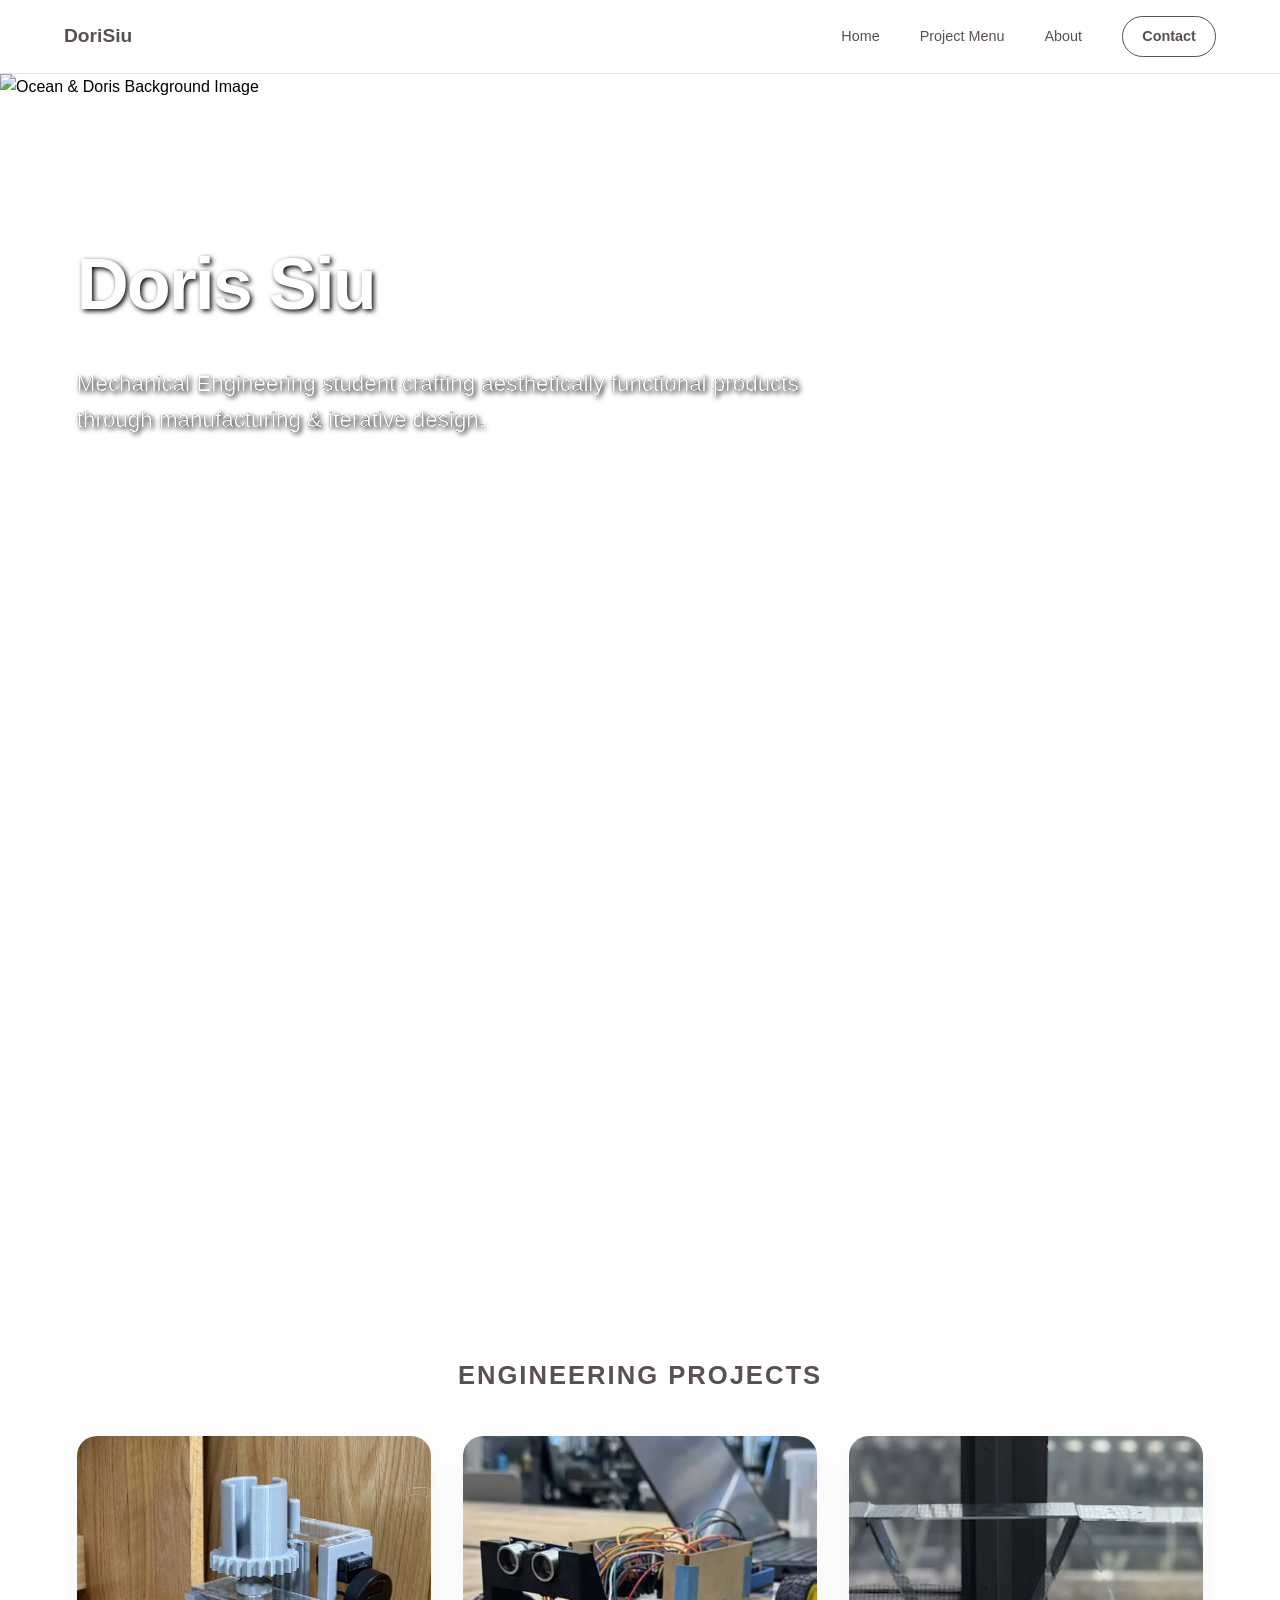
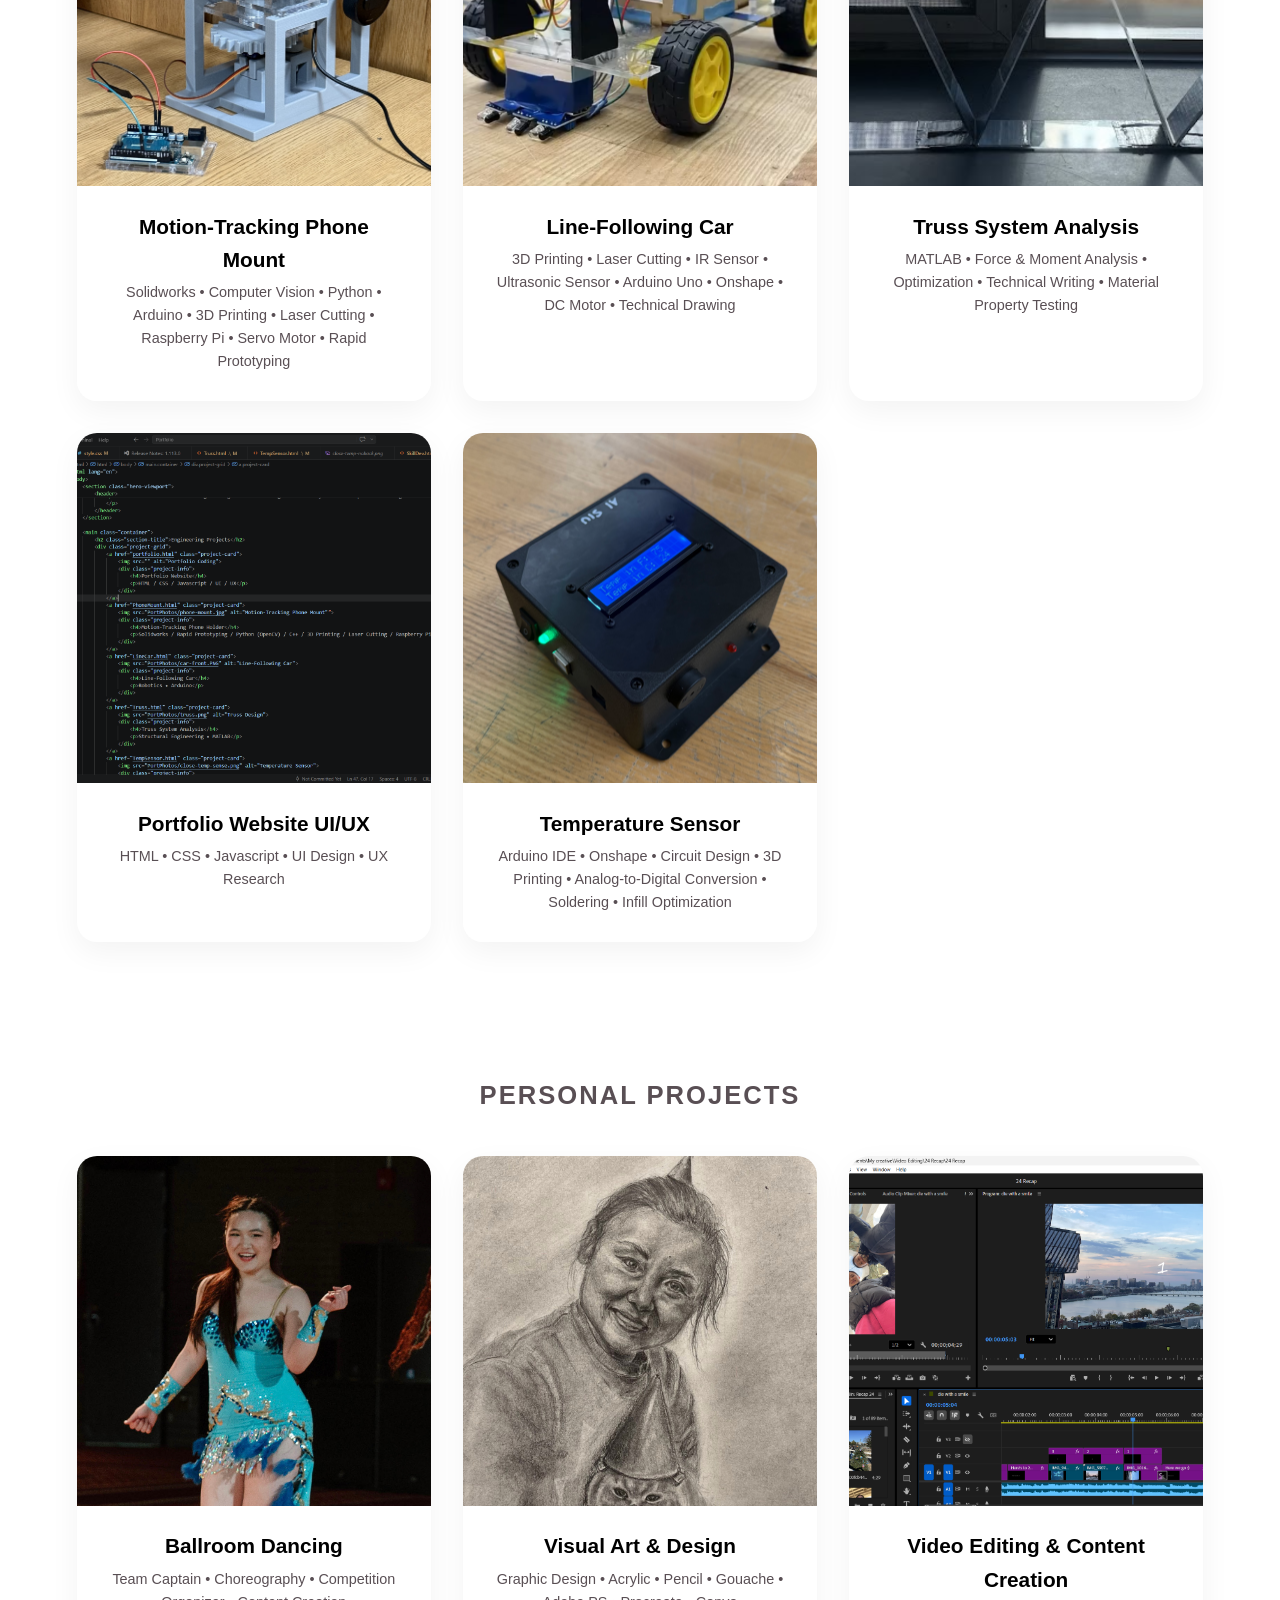
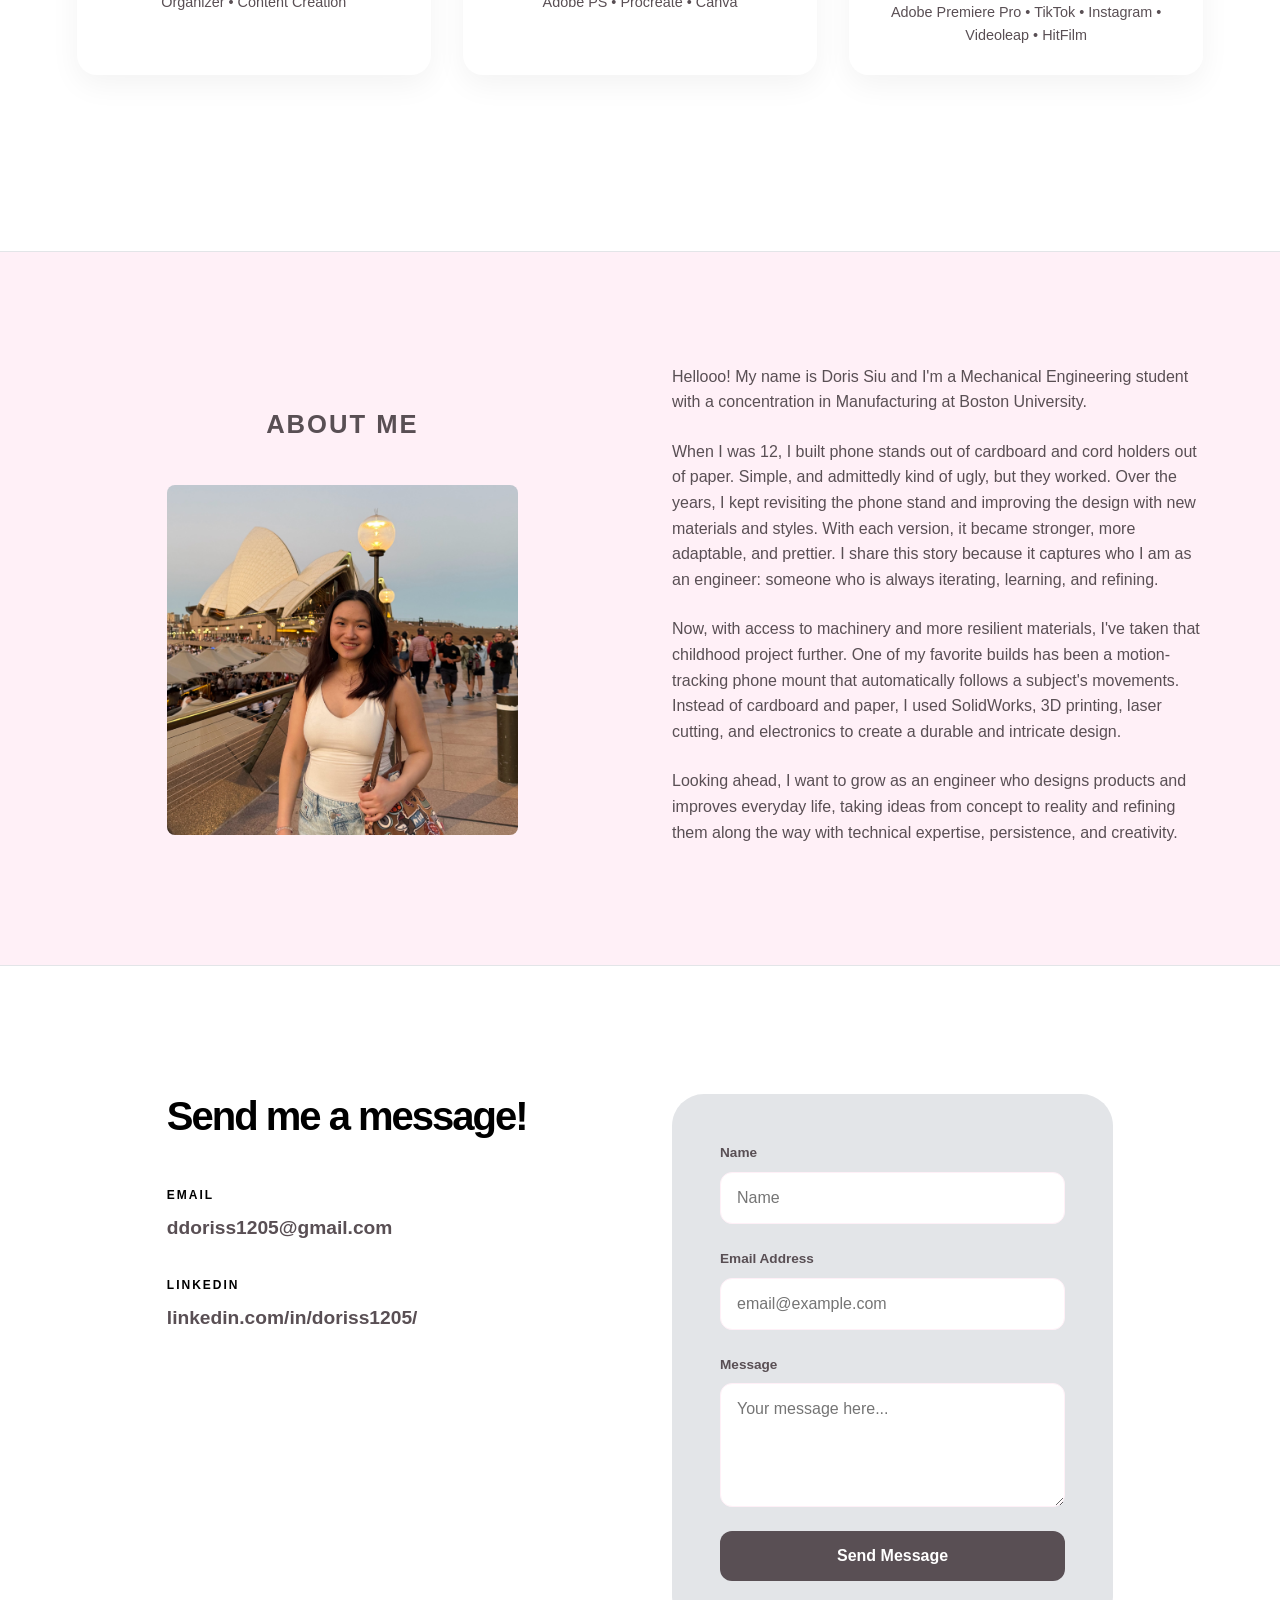
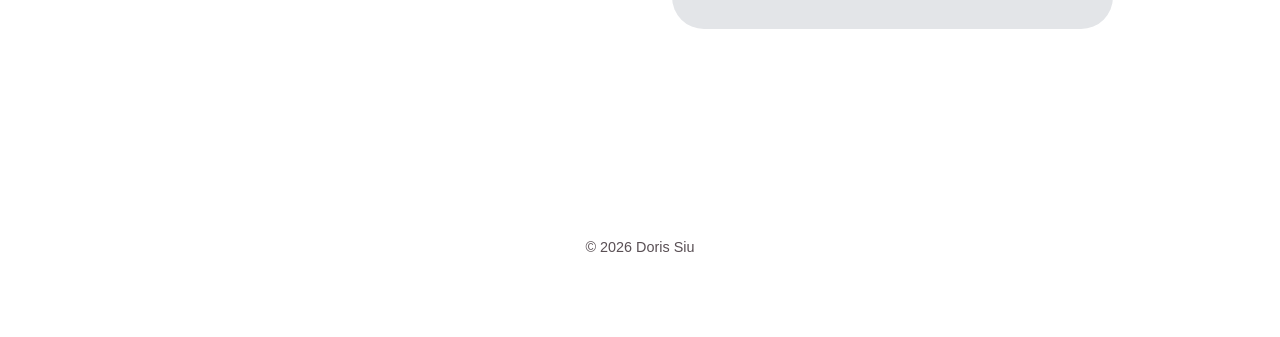
==== index.html @ b63a91db "first commit of v4" ====
<!DOCTYPE html>
<html lang="en">
<head>
    <meta charset="utf-8">
    <title>Doris Siu | Portfolio</title>
    <meta name="viewport" content="width=device-width,initial-scale=1">
    <link href="style.css" rel="stylesheet">
</head>

<body>
    <nav class="navbar">
        <a href="index.html" class="logo">DoriSiu</a>
        <input type="checkbox" id="nav-trigger" class="menu-toggle">
        <label for="nav-trigger" class="hamburger">
            <span></span>
            <span></span>
            <span></span>
        </label>
        <div class="nav-links">
            <a href="index.html">Home</a>
            <a href="index.html#project">Project Menu</a>
            <a href="index.html#about">About</a>
            <a href="index.html#contact" class="nav-contact">Contact</a>
        </div>
    </nav>

    <section class="hero-viewport">
        <img src="PortPhotos/oceanWOme.png" class="hero-bg" alt="Ocean & Doris Background Image">
        <header>
            <h1>Doris Siu</h1>
            <p class="hero-sub">Mechanical Engineering student crafting aesthetically functional products through manufacturing & iterative design.
            </p>
        </header>
    </section>

    <main class="container" id="project">
        <h2 class="section-title">Engineering Projects</h2>
        <div class="project-grid">
            <a href="PhoneMount.html" class="project-card">
                <img src="PortPhotos/phone-mount.jpg" alt="Motion-Tracking Phone Mount">
                <div class="project-info">
                    <h4>Motion-Tracking Phone Mount</h4>
                    <p>Solidworks • Computer Vision • Python • Arduino • 3D Printing • Laser Cutting • Raspberry Pi • Servo Motor • Rapid Prototyping</p>
                </div>
            </a>
            <a href="LineCar.html" class="project-card">
                <img src="PortPhotos/car-front.PNG" alt="Line-Following Car">
                <div class="project-info">
                    <h4>Line-Following Car</h4>
                    <p>3D Printing • Laser Cutting • IR Sensor • Ultrasonic Sensor • Arduino Uno • Onshape • DC Motor • Technical Drawing</p>
                </div>
            </a>
            <a href="Truss.html" class="project-card">
                <img src="PortPhotos/truss.png" alt="Truss Design">
                <div class="project-info">
                    <h4>Truss System Analysis</h4>
                    <p>MATLAB • Force & Moment Analysis • Optimization • Technical Writing • Material Property Testing</p>
                </div>
            </a>
            <a href="portfolio.html" class="project-card">
                <img src="PortPhotos/portfolio coding.png" alt="Portfolio Coding">
                <div class="project-info">
                    <h4>Portfolio Website UI/UX</h4>
                    <p>HTML • CSS • Javascript • UI Design • UX Research</p>
                </div>
            </a>
            <a href="TempSensor.html" class="project-card">
                <img src="PortPhotos/close-temp-sense.png" alt="Temperature Sensor">
                <div class="project-info">
                    <h4>Temperature Sensor</h4>
                    <p>Arduino IDE • Onshape • Circuit Design • 3D Printing • Analog-to-Digital Conversion • Soldering • Infill Optimization</p>
                </div>
            </a>
        </div>
            
    </main>

    <main class="container">
        <h2 class="section-title">Personal Projects</h2>
        <div class="project-grid">
            <a href="Personal Proj/ballroom.html" class="project-card">
                <img src="PortPhotos/Doris in blue dress.JPG" alt="Doris dancing" style="object-position: 50% 25%;">
                <div class="project-info">
                    <h4>Ballroom Dancing</h4>
                    <p>Team Captain • Choreography • Competition Organizer • Content Creation</p>
                </div>
            </a>
            <a href="Personal Proj/draw.html" class="project-card">
                <img src="PortPhotos/mom drawing.jpg" alt="Doris's drawing" style="object-position: 50% 15%;">
                <div class="project-info">
                    <h4>Visual Art & Design</h4>
                    <p>Graphic Design • Acrylic • Pencil • Gouache • Adobe PS • Procreate • Canva</p>
                </div>
            </a>
            <a href="Personal Proj/content.html" class="project-card">
                <img src="PortPhotos/AdobePremiere.png" alt="Doris's video">
                <div class="project-info">
                    <h4>Video Editing & Content Creation</h4>
                    <p>Adobe Premiere Pro • TikTok • Instagram • Videoleap • HitFilm</p>
                </div>
            </a>

        </div>
    </main>


    <section class="about-section about-content" id="about">
        <div>
            <h2 class="section-title">About Me</h2>
            <img src="PortPhotos/DorisOperaHouse.jpg" alt="Image of Doris">
        </div>
        <div class="about-content">
            <p>Hellooo! My name is Doris Siu and I'm a Mechanical Engineering student with a concentration in Manufacturing at Boston University. </p>
            <p>When I was 12, I built phone stands out of cardboard and cord holders out of paper. Simple, and admittedly kind of ugly, but they worked. Over the years, I kept revisiting the phone stand and improving the design with new materials and styles. With each version, it became stronger, more adaptable, and prettier. I share this story because it captures who I am as an engineer: someone who is always iterating, learning, and refining.</p>
            <p>Now, with access to machinery and more resilient materials, I've taken that childhood project further. One of my favorite builds has been a motion-tracking phone mount that automatically follows a subject's movements. Instead of cardboard and paper, I used SolidWorks, 3D printing, laser cutting, and electronics to create a durable and intricate design.</p>
            <p>Looking ahead, I want to grow as an engineer who designs products and improves everyday life, taking ideas from concept to reality and refining them along the way with technical expertise, persistence, and creativity.</p>
        </div>
    </section>

    <section class="contact-section" id="contact">
        <div class="contact-header">
            <h1>Send me a message!</h1>

            <div class="contact-methods">
                <div class="method-item">
                    <h4>Email</h4>
                    <a href="mailto:ddoriss1205@gmail.com">ddoriss1205@gmail.com</a>
                </div>
                <div class="method-item">
                    <h4>Linkedin</h4>
                    <a href="https://linkedin.com/in/doriss1205" target="_blank">linkedin.com/in/doriss1205/</a>
                </div>
            </div>
        </div>

        <div class="contact-form-container">
            <form id="contact-form" action="https://formspree.io/f/xlgplojr" method="POST">
                <div class="form-group">
                    <label for="name">Name</label>
                    <input type="text" id="name" name="name" placeholder="Name" required>
                </div>
                
                <div class="form-group">
                    <label for="email">Email Address</label>
                    <input type="email" id="email" name="email" placeholder="email@example.com" required>
                </div>

                <div class="form-group">
                    <label for="message">Message</label>
                    <textarea id="message" name="message" rows="5" placeholder="Your message here..." required></textarea>
                </div>

                <button type="submit" id="submit-btn">Send Message</button>
                <p id="status-msg"></p>
            </form>
        </div>
    </section>

    <footer class="footer-main">
        <p>&copy; 2026 Doris Siu</p>
    </footer>

    <script>
        const form = document.getElementById("contact-form");
        const button = document.getElementById("submit-btn");
        const status = document.getElementById("status-msg");

        form.addEventListener("submit", async function(event) {
            event.preventDefault();
            button.disabled = true;
            button.innerText = "Sending...";
            
            const data = new FormData(event.target);
            
            fetch(event.target.action, {
                method: form.method,
                body: data,
                headers: { 'Accept': 'application/json' }
            }).then(response => {
                if (response.ok) {
                    status.innerHTML = "Thanks! Your message has been sent.";
                    status.className = "success";
                    button.innerText = "Message Sent";
                    form.reset();
                } else {
                    status.innerHTML = "Oops! There was a problem.";
                    status.className = "error";
                    button.disabled = false;
                    button.innerText = "Send Message";
                }
            }).catch(error => {
                status.innerHTML = "Oops! There was a problem.";
                status.className = "error";
                button.disabled = false;
                button.innerText = "Send Message";
            });
        });
    </script>

</body>
</html>
---- style.css ----
:root {
    --bg: white;
    --bigtext: black;
    --smalltext: #594F54;
    --line: #F0C7DC;
    --gray: #E3E5E8;
    --box: #FFF0F7;
    --shadow: 2px 2px 5px black;
    --secshadow: 8px 12px 30px var(--gray);
    --transition: all 0.3s cubic-bezier(0.25, 0.8, 0.25, 1);
}

* {
    box-sizing: border-box;
    -webkit-font-smoothing: antialiased;
}

body {
    font-family: 'Inter', -apple-system, sans-serif;
    background-color: var(--bg);
    color: var(--bigtext);
    margin: 0;
    line-height: 1.6;
}

h6 {
    text-align: center;
    font-size: 5.5rem;
    text-transform: uppercase;
    margin: 6rem 6% 6rem;
    color: black; 
    font-weight: 515;
}

/* --- Navigation & Hamburger Logic --- */
.navbar {
    display: flex;
    justify-content: space-between;
    align-items: center;
    padding: 1rem 5%;
    position: sticky;
    top: 0;
    background: var(--bg);
    backdrop-filter: blur(10px);
    border-bottom: 1px solid var(--gray);
    z-index: 2000;
}

.logo { font-weight: 600; text-decoration: none; color: var(--smalltext); font-size: 1.2rem; }

.nav-links { 
    display: flex; 
    align-items: center; 
    gap: 2.5rem; 
}

.nav-links a { 
    text-decoration: none; 
    color: var(--smalltext); 
    font-size: 0.9rem; 
    transition: var(--transition); 
    white-space: nowrap;
}

.nav-links a:hover { color: var(--bigtext); }

.nav-contact {
    border: 1px solid var(--smalltext);
    padding: 0.5rem 1.2rem;
    border-radius: 50px;
    font-weight: 600 !important;
}

    /* Hamburger Elements */
    .menu-toggle { display: none; }
    .hamburger {
        display: none;
        cursor: pointer;
        flex-direction: column;
        gap: 5px;
    }
    .hamburger span {
        display: block;
        width: 25px;
        height: 2px;
        background: var(--smalltext);
        transition: 0.3s;
    }

/* --- Hero Section --- */
.hero-viewport {
    position: relative;
    width: 100%;
    min-height: 140vh; 
    display: flex;
    flex-direction: column;
    justify-content: flex-start;
    align-items: flex-start; /* Centers your text vertically */
    overflow: hidden;
    background: var(--bg); 
}

.hero-bg {
    position: absolute;
    top: 0;
    left: 0;
    width: 100%;
    height: 100%;
    object-fit: cover;
    object-position: 50% 100%;
    z-index: 1;     
}

header {
    z-index: 2; 
    padding: 0 6%; 
    margin-top: 17vh;
}

h1 { 
    font-size: 4.5rem; 
    font-weight: 600; 
    margin: 0; 
    letter-spacing: -2px; 
    color: white; 
    text-shadow: var(--shadow);
}

.hero-sub { 
    font-size: 1.4rem; 
    color: white; 
    font-weight: 300; 
    margin-top: 1.5rem; 
    max-width: 800px; 
    text-shadow: var(--shadow);
    -webkit-text-stroke: .15px black;
}

/* --- Project Grid --- */
.container { padding: 0 6% 7rem; }
.section-title { font-size: 1.6rem; text-transform: uppercase; letter-spacing: 2px; color: var(--smalltext); margin-bottom: 2.5rem; font-weight: 700; text-align: center; width: 100%;}
.project-grid { display: grid; grid-template-columns: repeat(auto-fill, minmax(350px, 1fr)); gap: 2rem; }
.project-card { border-radius: 20px; overflow: hidden; background: var(--bg); transition: var(--transition); text-decoration: none; display: block; box-shadow: 0 10px 30px rgba(0, 0, 0, 0.05);}
.project-card:hover { transform: translateY(-8px); box-shadow: var(--secshadow); }
.project-card img { width: 100%; height: 350px; object-fit: cover; }
.project-info { padding: 1rem 1.8rem 1.1rem ; background: var(--bg); }
.project-info h4 { margin: 0; font-size: 1.3rem; color: var(--bigtext); text-align: center; width: 100%;}
.project-info p { margin: 5px 0 10px; font-size: .9rem; color: var(--smalltext); text-align: center; width: 100%;}
.more-projects {display: flex; flex-direction: column; align-items: center; justify-content: center; min-height: 350px; text-align: center;}
.project-info h5 { margin: 0; font-size: 1.5rem; color: var(--bigtext); text-align: center; width: 100%;}
.more-projects .small-line {width: 30px; height: 2px; background: var(--line); margin: 15px auto;}

/* --- About Section --- */
.about-section {
    background: var(--box);
    padding: 6rem 6%;
    display: grid;
    grid-template-columns: 1fr 1fr;
    gap: 4rem;
    align-items: center;
    border-top: 1px solid var(--gray);
    border-bottom: 1px solid var(--gray);
    margin-top: 4rem;
}

.about-section div:first-child {
    display: flex;
    flex-direction: column;
    align-items: center;    
    justify-content: center; 
    text-align: center;
}
.about-content p { font-size: 1rem; color: var(--smalltext); margin-bottom: 1.5rem; }

.about-content img {
    max-width: 100%;
    max-height: 350px;
    height: auto;
    border-radius: 8px;
    display: block;
    margin: 0 auto;
}

@media (max-width: 800px) {
    .about-section {
        grid-template-columns: 1fr; 
        text-align: center;
    }
}
/* --- Footer --- */
.footer-main { text-align: center; padding: 4rem 5%; color: var(--smalltext); font-size: 0.9rem; }

/* --- Mobile Responsiveness --- */
@media (max-width: 800px) {
    .hamburger { display: flex; }

    .nav-links {
        display: none;
        position: absolute;
        top: 100%;
        left: 0;
        width: 100%;
        background: var(--bg);
        backdrop-filter: blur(10px);
        flex-direction: column;
        padding: 2rem;
        gap: 1.5rem;
        border-bottom: 1px solid var(--border);
        box-shadow: 0 10px 20px rgba(0,0,0,0.05);
    }

    .menu-toggle:checked ~ .nav-links { display: flex; }
    
    /* Hamburger to X Animation */
    .menu-toggle:checked ~ .hamburger span:nth-child(1) { transform: translateY(7px) rotate(45deg); }
    .menu-toggle:checked ~ .hamburger span:nth-child(2) { opacity: 0; }
    .menu-toggle:checked ~ .hamburger span:nth-child(3) { transform: translateY(-7px) rotate(-45deg); }

    /* Hero/About adjustments */
    .hero-viewport {min-height: 100vh;}
    h1 { font-size: 3.5rem; }
    .hero-sub {font-size: 1.2rem; max-width: 500px;}
    .about-section { grid-template-columns: 1fr; gap: 2rem; }
    .project-grid { grid-template-columns: 1fr; }

    h6 {font-size: 4rem;}
}

/* --- Project Page Layout --- */
.hero-split {
    display: grid;
    grid-template-columns: 1.2fr 0.8fr; 
    gap: 4rem;
    align-items: center;
    padding: 4rem 0;
}

.hero-content h1 {
    font-size: 3.5rem;
    margin: 0.5rem 0 1.5rem;
    line-height: 1.1;
    color: var(--bigtext);
    text-shadow: none;
}

.hero-img {
    display: flex;
    justify-content: center;
    align-items: center;
}

.hero-img img {
    width: 100%;
    max-width: 100%;
    max-height: 500px;
    object-fit: contain;
    display: block;
    margin: 0 auto;
}

.personal .hero-img img{
    object-fit: cover;
    border-radius: 10px;
}


    /* Tags & Specs for Skills */
    .tag-cloud {
        display: flex;
        flex-wrap: wrap;
        gap: 0.6rem;
        margin: 1.5rem 0 2.5rem;
    }

    .tag {
        background: var(--gray);
        color: var(--bigtext);
        padding: 0.4rem 1rem;
        border-radius: 100px;
        font-size: 0.85rem;
    }

    .personal .tag {
        background: var(--line);
    }

    .tag2 {
        background: var(--gray);
        color: var(--bigtext);
        padding: 0.4rem 1rem;
        border-radius: 100px;
        font-size: 0.85rem;
    }

    .spec-grid {
        display: grid;
        grid-template-columns: repeat(3, 1fr);
        gap: 2rem;
        border-top: 1px solid var(--line);
        padding-top: 2rem;
        margin-top: 2rem;
        font-weight: 500;
    }

    .spec-item label {
        display: block;
        font-size: 0.7rem;
        text-transform: uppercase;
        color: var(--smalltext);
        letter-spacing: 1px;
        font-weight: 700;
        margin-bottom: 0.3rem;
    }

    .spec-item span {
        font-weight: 500;
        font-size: 0.95rem;
    }

    /* Details Section */
    .details {
        max-width: 750px;
        margin: 1rem auto; 
        text-align: center; 
    }

    .details h3 {
        font-size: 1.5rem;
        margin: 3rem auto 1rem;
        color: var(--bigtext);
    }

    .details h4 {
        font-size: 1.1rem;
        text-transform: uppercase;
        text-align: left;
        color: var(--smalltext);
        margin: 1.7rem 0 0;
    }
    
    .details h5 {
        font-size: 3.5rem;
        margin: 6rem 0 2rem;
        font-weight: 530;
        line-height: 1.1;
        color: var(--bigtext);
        text-shadow: none;
        text-align: center;

    }

    .personal .details h4{
        text-align: center;
        margin: 0 0 6rem;
    }

    .details p {
        margin-top: 1rem;
        color: var(--bigtext);
        text-align: left;
    }

    .detail-list {
        list-style: none;
        padding: 0;
        margin: 1rem auto 2rem;
        text-align: left;
        max-width: 660px;
    }

    .detail-list li {
        position: relative;
        padding-left: 1.5rem;
        margin-bottom: 0.8rem;
        color: var(--bigtext);
        font-size: 1rem;
        line-height: 1.5;
    }

    .detail-list li::before {
        content: "";
        position: absolute;
        left: 0;
        top: 0.5rem; 
        width: 6px;
        height: 6px;
        background: var(--line);
    }

    /* Spec Table */
    .table-container {
        margin: 1.3rem auto 2.5rem;
        width: 100%;
    }

    .spec-table {
        width: 100%;
        margin: 0 auto; 
        border-collapse: collapse;
        background: var(--bg);
        border: 1px solid var(--line);
        border-radius: 5px;
        overflow: hidden;
    }

    .spec-table th {
        background: var(--gray);
        color: var(--smalltext);
        padding: 0.7rem;
        text-align: left;
        font-size: 0.9rem;
        text-transform: uppercase;
        border-bottom: 2px solid var(--line);
    }

    .spec-table td {
        padding: 0.7rem;
        text-align: left;
        color: var(--bigtext);
        border-bottom: 1px solid var(--line);
        font-size: 0.9rem;
    }

    .trouble-table {
        width: 100%;
        margin: 0 auto; 
        border-collapse: collapse;
        background: var(--box);
        border: 1px solid var(--gray);
        border-radius: 5px;
        overflow: hidden;
    }

    .trouble-table th {
        background: var(--smalltext);
        color: var(--bg);
        padding: 0.7rem;
        text-align: center;
        font-size: 0.9rem;
        border-bottom: 2px solid var(--gray);
    }

    .trouble-table td {
        padding: 0.7rem;
        text-align: left;
        color: var(--bigtext);
        border-bottom: 1px solid var(--gray);
        font-size: 0.9rem;
    }

    /* Video & Media*/
    .media-wrap {
        max-width: 700px;
        margin: 2rem auto 0;
        text-align: center;
    }

    .media-wrap video, .media-wrap img {
        display: inline-block;
        width: auto;
        height: auto;
        max-width: 100%;
        max-height: 500px;
        border-radius: 6px;
        object-fit: contain;
    }
    
    .media-wrap p {
        color: var(--smalltext);
        font-size: .9rem;
        text-align: center;
        margin: .5rem auto 2rem;
        white-space: normal;
    }

    .personal .media-wrap p{
        margin: .5rem auto .5rem;
    }

    .media-wrap iframe {
        width: 100%;
        aspect-ratio: 16/9;
        border-radius: 10px;
        border: none;
        display: block;
        margin-bottom: 1rem;
    }


/* Project Navigation Footer */
    .nav-footer {
        display: flex;
        justify-content: space-between;
        padding: 4rem 5%;
        border-top: 1px solid var(--line);
        margin-top: 4rem;
    }

    .nav-footer a {
        text-decoration: none;
        color: var(--smalltext);
        font-weight: 600;
        transition: var(--transition);
    }

    .nav-footer a:hover {
        opacity: 0.7;
    }

    /* Mobile Adjustments for Projects */
    @media (max-width: 850px) {
        .hero-split {
            grid-template-columns: 1fr;
            gap: 2rem;
            padding: 2rem 0;
        }
        
        .hero-content h1 {
            font-size: 2.5rem;
        }

        .spec-grid {
            grid-template-columns: 1fr 1fr; /* Stack specs 2-wide on mobile */
        }

        .media-wrap {
            border-radius: 12px;
        }
    }

/* --- Contact Section --- */
.contact-section {
    max-width: 1100px;
    margin: 0 auto;
    padding: 8rem 6%;
    display: grid;
    grid-template-columns: 1fr 1fr;
    gap: 4rem;
}

.contact-header h1 { font-size: 2.5rem; margin: 0 0 1.5rem; line-height: 1.1; color: var(--bigtext); text-shadow: none; margin-bottom: 3rem;}
.contact-header p { font-size: 1.2rem; color: var(--smalltext); max-width: 400px; margin-bottom: 3rem; }

.method-item { margin-bottom: 2rem; }
.method-item h4 { font-size: 0.75rem; text-transform: uppercase; letter-spacing: 2px; color: var(--bigtext); margin-bottom: 0.5rem; }
.method-item a { font-size: 1.2rem; color: var(--smalltext); text-decoration: none; font-weight: 600; transition: var(--transition); }
.method-item a:hover { color: var(--smalltext); }

/* --- Contact Form Style --- */
#contact-form {
    background: var(--gray);
    padding: 3rem;
    border-radius: 32px;
    display: flex;
    flex-direction: column;
    gap: 1.5rem;
}

.form-group { display: flex; flex-direction: column; gap: 0.5rem; }
.form-group label { font-size: 0.85rem; font-weight: 600; color: var(--smalltext); }

input, textarea {
    padding: 1rem;
    border: 1px solid var(--box);
    border-radius: 12px;
    font-family: inherit;
    font-size: 1rem;
    background: var(--bg);
    transition: var(--transition);
}

input:focus, textarea:focus { outline: none; border-color: var(--gray); }

#submit-btn {
    background: var(--smalltext);
    color: white;
    border: none;
    padding: 1rem 2rem;
    border-radius: 12px;
    font-weight: 600;
    font-size: 1rem;
    cursor: pointer;
    transition: var(--transition);
}

#submit-btn:hover { background: var(--accent); transform: translateY(-2px); }
#submit-btn:disabled { background: var(--secondary); cursor: not-allowed; transform: none; }

#status-msg { font-size: 0.9rem; font-weight: 600; text-align: center; display: none; margin-top: 1rem;}
#status-msg.success { color: #2e7d32; display: block; }
#status-msg.error { color: #d32f2f; display: block; }

@media (max-width: 850px) { 
    .contact-section { grid-template-columns: 1fr; padding: 4rem 6%; } 
}
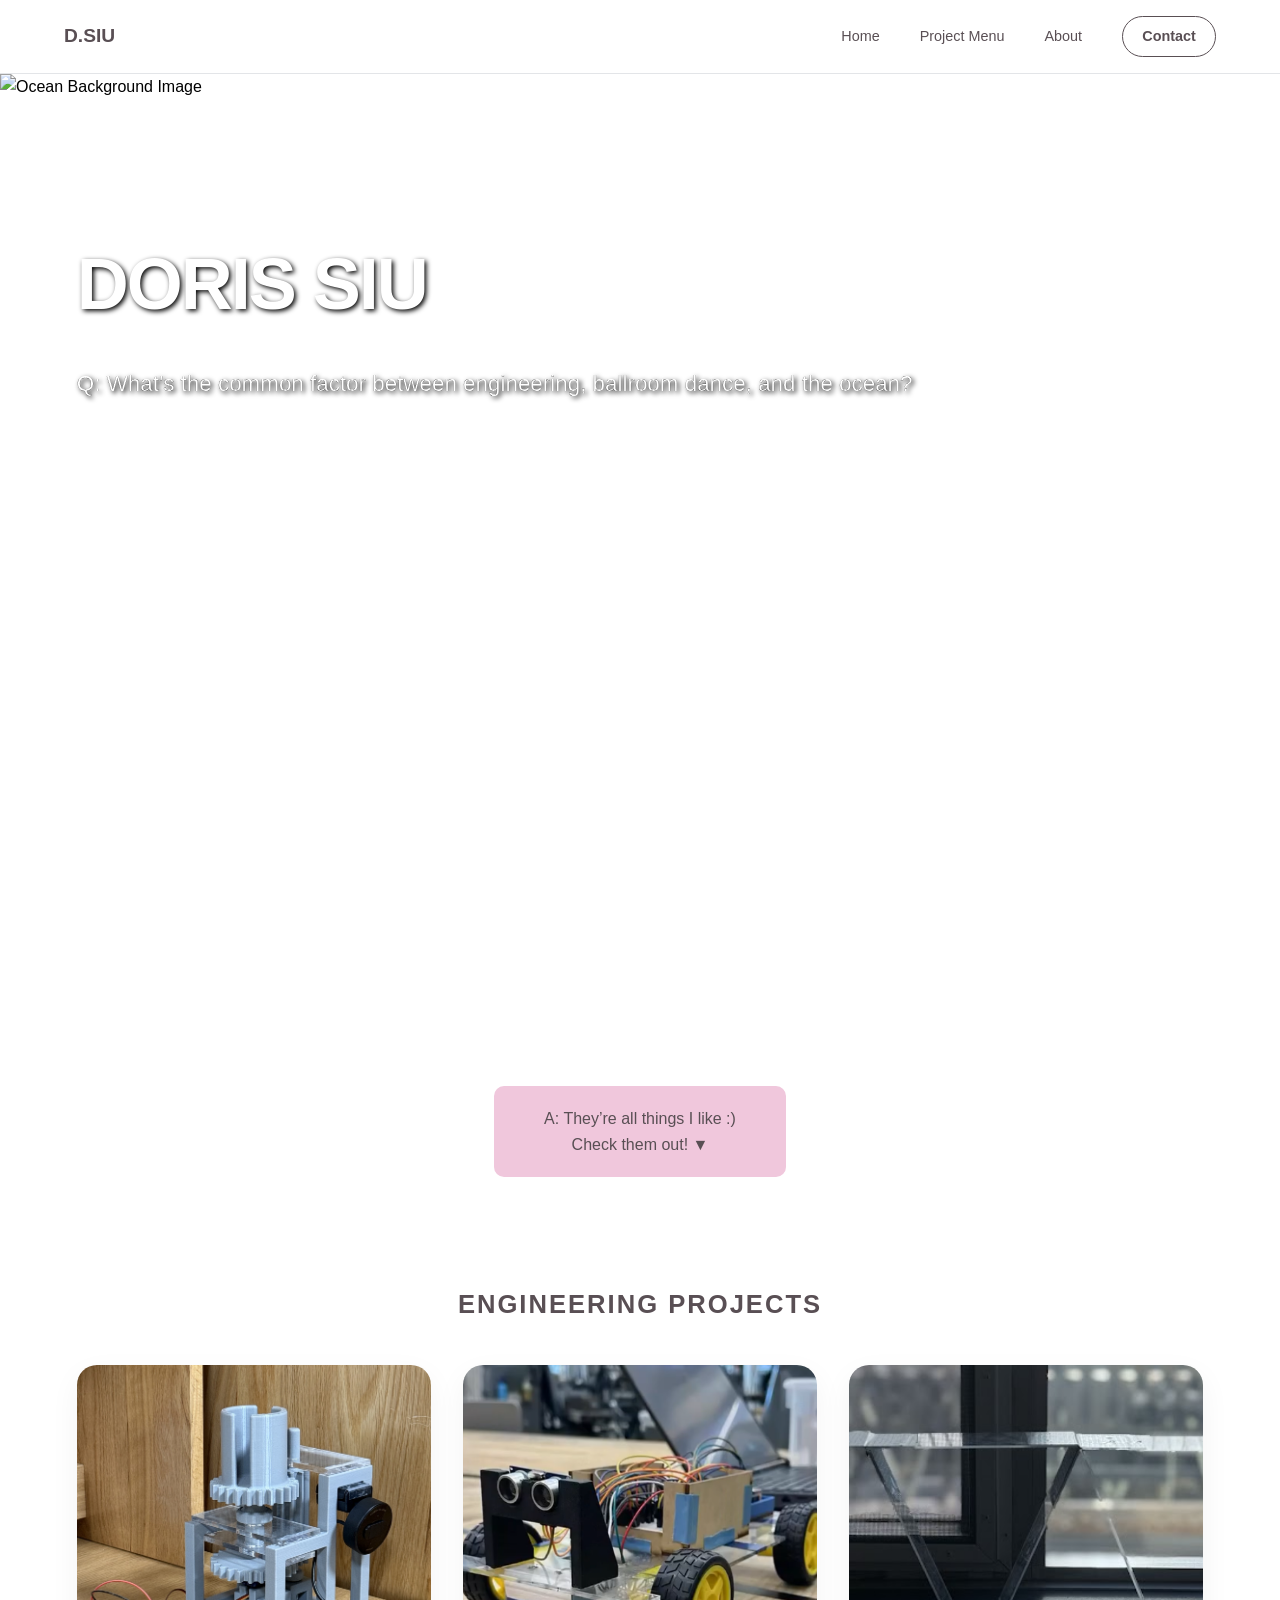
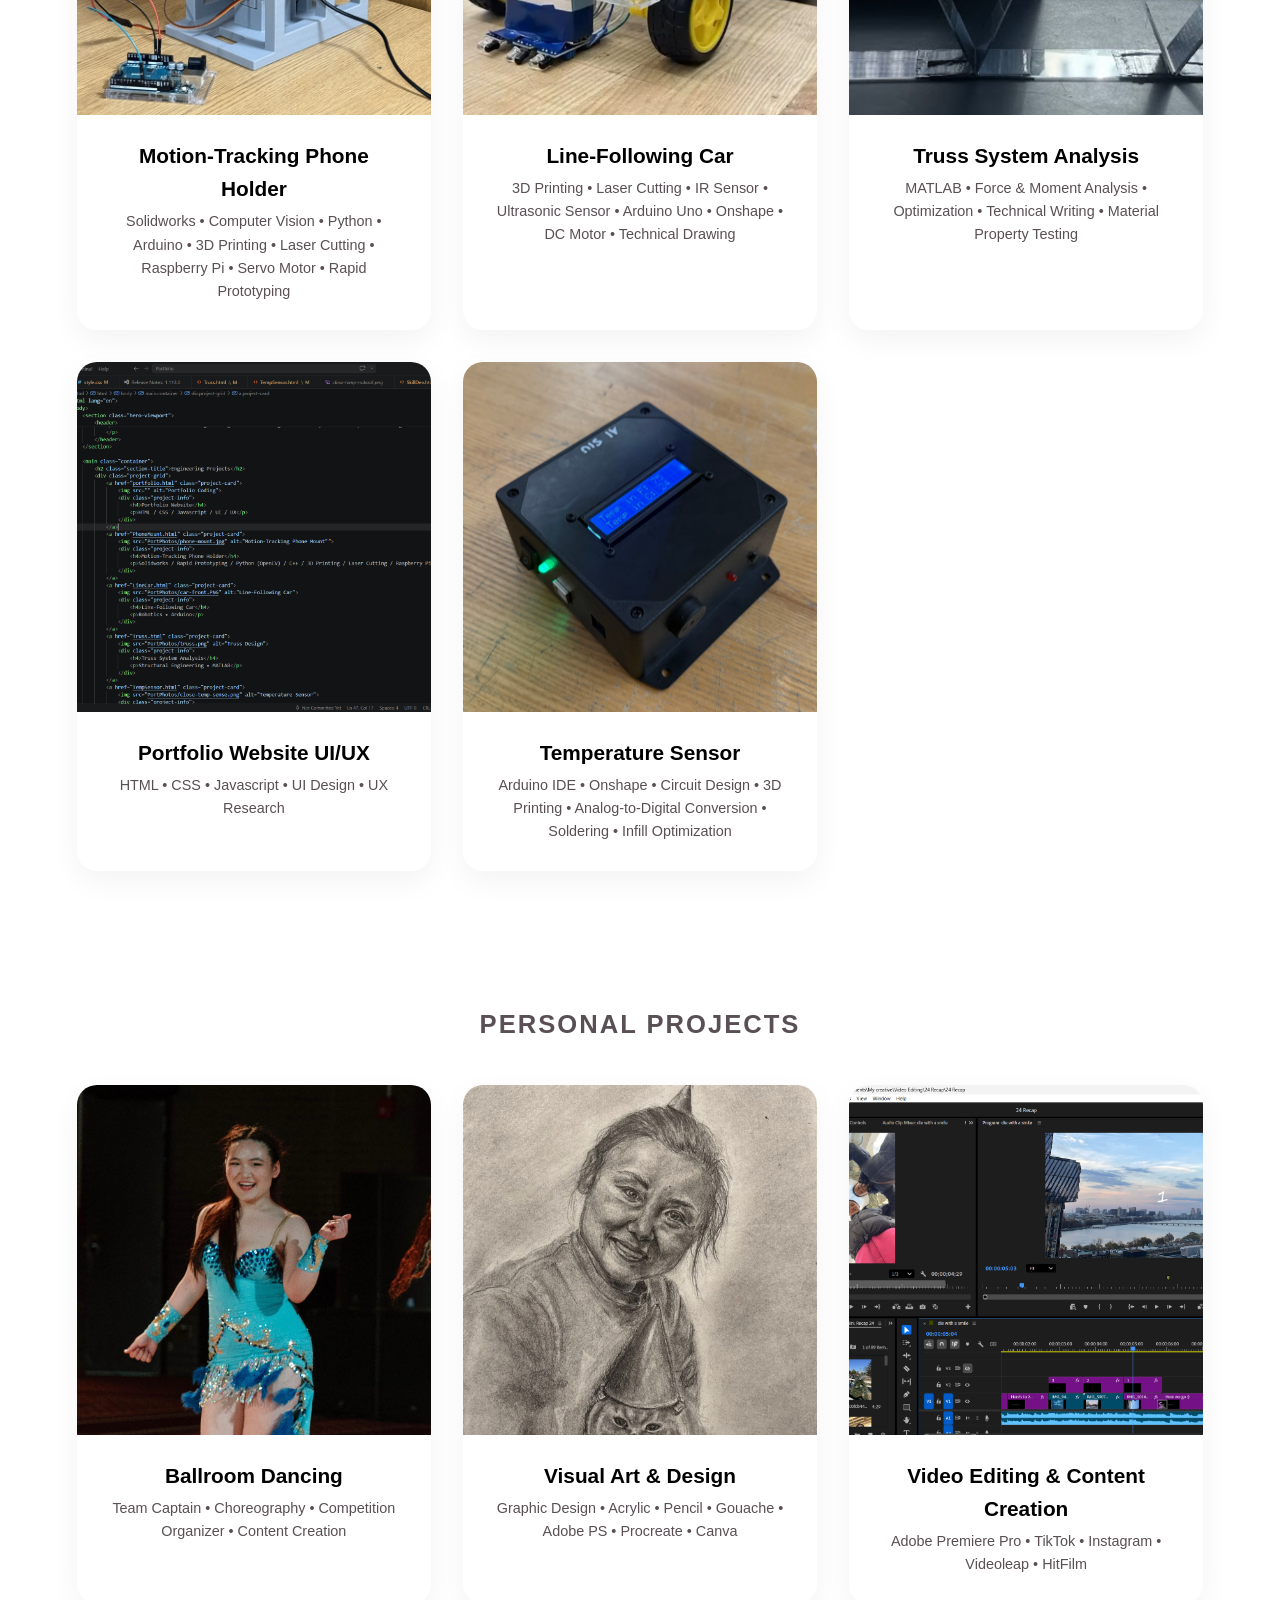
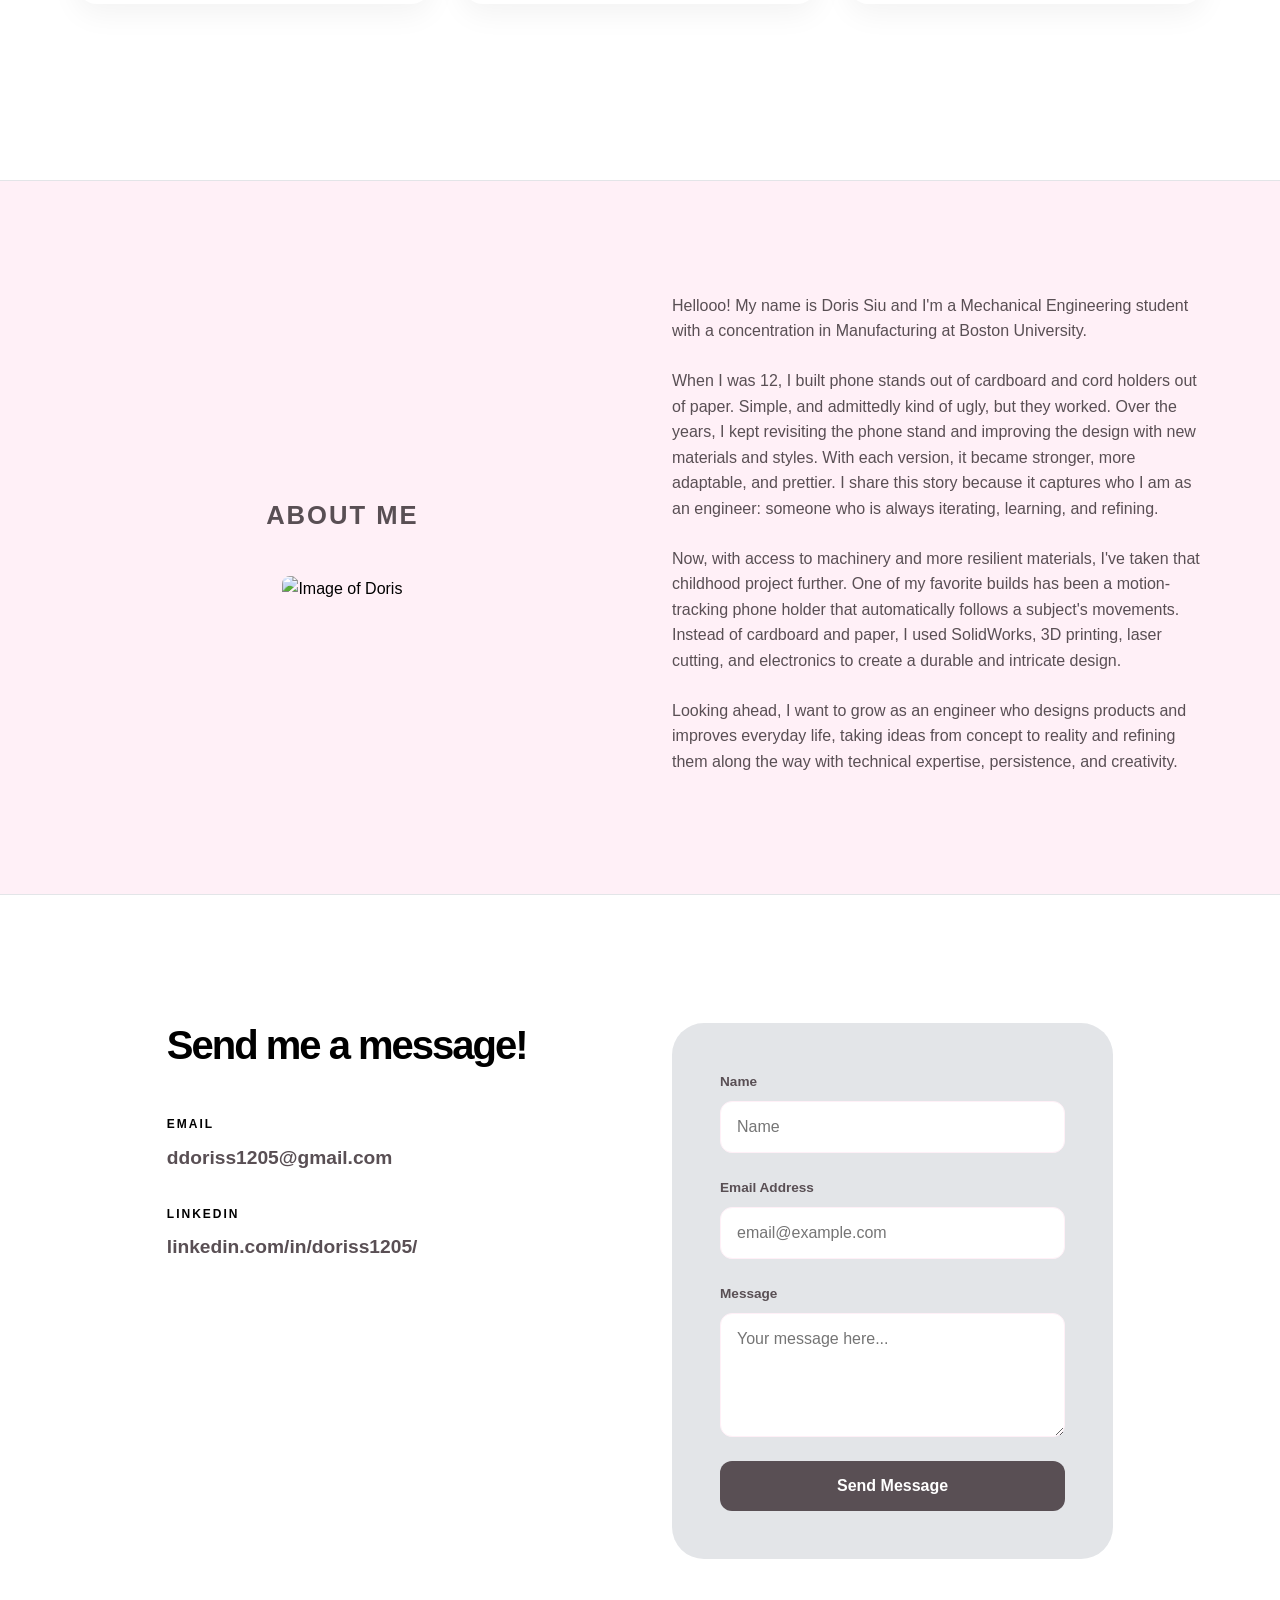
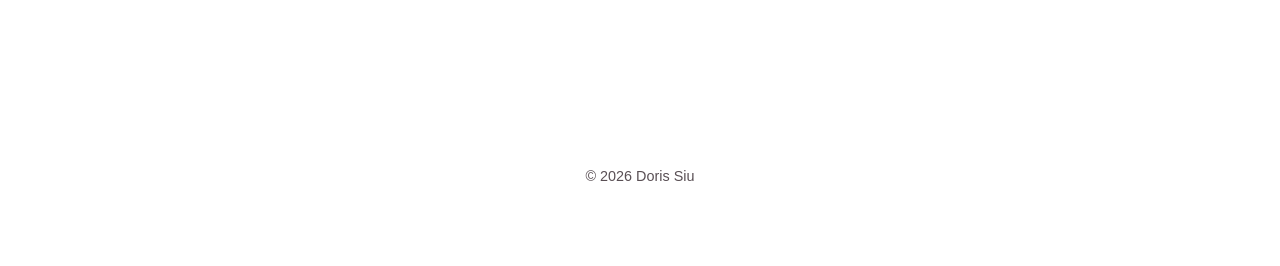
==== commit a7d8425e: "finshed v2 of phone stand; fixed writing nonAI" ====
--- a/index.html
+++ b/index.html
@@ -9,7 +9,7 @@
 
 <body>
     <nav class="navbar">
-        <a href="index.html" class="logo">DoriSiu</a>
+        <a href="index.html" class="logo">D.SIU</a>
         <input type="checkbox" id="nav-trigger" class="menu-toggle">
         <label for="nav-trigger" class="hamburger">
             <span></span>
@@ -25,21 +25,28 @@
     </nav>
 
     <section class="hero-viewport">
-        <img src="PortPhotos/oceanWOme.png" class="hero-bg" alt="Ocean & Doris Background Image">
+        <img src="PortPhotos/melbourneBright2.png" class="hero-bg" alt="Ocean Background Image">
         <header>
-            <h1>Doris Siu</h1>
-            <p class="hero-sub">Mechanical Engineering student crafting aesthetically functional products through manufacturing & iterative design.
+            <h1>DORIS SIU</h1>
+            <p class="hero-sub">Q: What's the common factor between engineering, ballroom dance, and the ocean?
             </p>
         </header>
     </section>
 
-    <main class="container" id="project">
+    <div class="answerbox">
+        <p class="answer">A: They’re all things I like :) <br>
+            Check them out! &#9660;</p>
+    </div>
+
+    <p id="project" class="teehee">Teehee you found me</p>
+
+    <main class="container">
         <h2 class="section-title">Engineering Projects</h2>
         <div class="project-grid">
             <a href="PhoneMount.html" class="project-card">
                 <img src="PortPhotos/phone-mount.jpg" alt="Motion-Tracking Phone Mount">
                 <div class="project-info">
-                    <h4>Motion-Tracking Phone Mount</h4>
+                    <h4>Motion-Tracking Phone Holder</h4>
                     <p>Solidworks • Computer Vision • Python • Arduino • 3D Printing • Laser Cutting • Raspberry Pi • Servo Motor • Rapid Prototyping</p>
                 </div>
             </a>
@@ -107,12 +114,12 @@
     <section class="about-section about-content" id="about">
         <div>
             <h2 class="section-title">About Me</h2>
-            <img src="PortPhotos/DorisOperaHouse.jpg" alt="Image of Doris">
+            <img src="PortPhotos/dorisoncruise.png" alt="Image of Doris">
         </div>
         <div class="about-content">
             <p>Hellooo! My name is Doris Siu and I'm a Mechanical Engineering student with a concentration in Manufacturing at Boston University. </p>
             <p>When I was 12, I built phone stands out of cardboard and cord holders out of paper. Simple, and admittedly kind of ugly, but they worked. Over the years, I kept revisiting the phone stand and improving the design with new materials and styles. With each version, it became stronger, more adaptable, and prettier. I share this story because it captures who I am as an engineer: someone who is always iterating, learning, and refining.</p>
-            <p>Now, with access to machinery and more resilient materials, I've taken that childhood project further. One of my favorite builds has been a motion-tracking phone mount that automatically follows a subject's movements. Instead of cardboard and paper, I used SolidWorks, 3D printing, laser cutting, and electronics to create a durable and intricate design.</p>
+            <p>Now, with access to machinery and more resilient materials, I've taken that childhood project further. One of my favorite builds has been a motion-tracking phone holder that automatically follows a subject's movements. Instead of cardboard and paper, I used SolidWorks, 3D printing, laser cutting, and electronics to create a durable and intricate design.</p>
             <p>Looking ahead, I want to grow as an engineer who designs products and improves everyday life, taking ideas from concept to reality and refining them along the way with technical expertise, persistence, and creativity.</p>
         </div>
     </section>
--- a/style.css
+++ b/style.css
@@ -32,7 +32,10 @@
     font-weight: 515;
 }
 
-/* --- Navigation & Hamburger Logic --- */
+
+
+
+/* --- NAV BAR --- */
 .navbar {
     display: flex;
     justify-content: space-between;
@@ -71,7 +74,7 @@
     font-weight: 600 !important;
 }
 
-    /* Hamburger Elements */
+    /* Hamburger */
     .menu-toggle { display: none; }
     .hamburger {
         display: none;
@@ -87,11 +90,14 @@
         transition: 0.3s;
     }
 
-/* --- Hero Section --- */
+
+
+
+/* HOME FORMAT */
 .hero-viewport {
     position: relative;
     width: 100%;
-    min-height: 140vh; 
+    min-height: 100vh; 
     display: flex;
     flex-direction: column;
     justify-content: flex-start;
@@ -105,7 +111,7 @@
     top: 0;
     left: 0;
     width: 100%;
-    height: 100%;
+    height: 100vh;
     object-fit: cover;
     object-position: 50% 100%;
     z-index: 1;     
@@ -131,12 +137,32 @@
     color: white; 
     font-weight: 300; 
     margin-top: 1.5rem; 
-    max-width: 800px; 
+    max-width: 900px; 
     text-shadow: var(--shadow);
     -webkit-text-stroke: .15px black;
 }
 
-/* --- Project Grid --- */
+.answerbox {
+    text-align: center;
+}
+.answer {
+    margin: 7rem auto 1rem; 
+    color: var(--smalltext);
+    padding: 20px 50px;
+    background-color: var(--line);
+    display: inline-block;
+    border-radius: 10px;
+}
+
+.teehee {
+    text-align: center;
+    font-size: 7px;
+    margin: 0 auto 5rem;
+    color: white;
+}
+
+
+/* PROJECT MENU */
 .container { padding: 0 6% 7rem; }
 .section-title { font-size: 1.6rem; text-transform: uppercase; letter-spacing: 2px; color: var(--smalltext); margin-bottom: 2.5rem; font-weight: 700; text-align: center; width: 100%;}
 .project-grid { display: grid; grid-template-columns: repeat(auto-fill, minmax(350px, 1fr)); gap: 2rem; }
@@ -150,7 +176,77 @@
 .project-info h5 { margin: 0; font-size: 1.5rem; color: var(--bigtext); text-align: center; width: 100%;}
 .more-projects .small-line {width: 30px; height: 2px; background: var(--line); margin: 15px auto;}
 
-/* --- About Section --- */
+.version-container { 
+    padding: 0 6% 7rem; 
+    margin-top: 0;
+}
+.version-grid { 
+    display: grid; 
+    grid-template-columns: repeat(auto-fill, minmax(300px, 400px)); 
+    gap: 5rem; 
+    justify-content: center;
+}
+
+.version-card { 
+    border-radius: 20px; 
+    overflow: hidden; 
+    background: var(--line); 
+    transition: var(--transition); 
+    text-decoration: none; 
+    display: block; 
+    box-shadow: 0 10px 30px rgba(0, 0, 0, 0.05);
+    position: relative;
+    height: 350px; /* fixed height so text-only state has a defined size */
+}
+
+.version-card:hover { 
+    transform: translateY(-8px); 
+    box-shadow: var(--secshadow); 
+}
+
+.version-card img { 
+    position: absolute;
+    top: 0;
+    left: 0;
+    width: 100%; 
+    height: 100%; 
+    object-fit: cover;
+    opacity: 0;
+    transition: opacity 0.2s ease;
+}
+
+.version-card:hover img {
+    opacity: 1;
+}
+
+.version-info { 
+    position: absolute;
+    top: 0;
+    left: 0;
+    width: 100%;
+    height: 100%;
+    display: flex;
+    align-items: center;
+    justify-content: center;
+    background: var(--line);
+    transition: opacity 0.4s ease;
+}
+
+.version-card:hover .version-info {
+    opacity: 0;
+}
+
+.version-info h4 { 
+    margin: 0; 
+    font-size: 1.5rem; 
+    color: var(--bigtext); 
+    text-align: center; 
+}
+
+
+
+
+/* ABOUT ME */
 .about-section {
     background: var(--box);
     padding: 6rem 6%;
@@ -187,8 +283,8 @@
         text-align: center;
     }
 }
-/* --- Footer --- */
-.footer-main { text-align: center; padding: 4rem 5%; color: var(--smalltext); font-size: 0.9rem; }
+
+
 
 /* --- Mobile Responsiveness --- */
 @media (max-width: 800px) {
@@ -222,11 +318,16 @@
     .hero-sub {font-size: 1.2rem; max-width: 500px;}
     .about-section { grid-template-columns: 1fr; gap: 2rem; }
     .project-grid { grid-template-columns: 1fr; }
+    .version-grid {grid-template-columns: repeat(auto-fill, minmax(300px, 400px));}
 
     h6 {font-size: 4rem;}
 }
 
-/* --- Project Page Layout --- */
+
+
+
+
+/* INDIVIDUAL PROJECT PAGE */
 .hero-split {
     display: grid;
     grid-template-columns: 1.2fr 0.8fr; 
@@ -241,6 +342,45 @@
     line-height: 1.1;
     color: var(--bigtext);
     text-shadow: none;
+}
+
+.hero-version h1 {
+    font-size: 3rem;
+    margin: 0.5rem 0 1rem;
+    color: var(--bigtext);
+    text-shadow: none;
+    text-align: center;
+    padding-bottom: .4rem;
+    border-bottom: 1px solid var(--line);
+}
+
+.hero-version p {
+    color: var(--smalltext);
+    text-align: center;
+}
+
+.rec-box {
+    border: 3px solid var(--gray);
+    margin: 2.5rem auto;
+    border-radius: 10px;
+    max-width: 550px;
+    max-height: auto;
+    background-color: var(--gray);
+}
+.rec-box img {
+    max-width: 400px;
+    display: block;
+    margin: 0 auto 2rem;
+
+}
+.rec-box h3 {
+    text-align: center; 
+    margin: 1rem auto 0;
+    font-size: 20px;
+}
+.rec-box p {
+    font-size: 15px;
+    margin: 1rem 4rem;
 }
 
 .hero-img {
@@ -486,6 +626,31 @@
         margin-bottom: 1rem;
     }
 
+    /* version differentiation */
+
+    .verison {
+        text-align: center;
+    }
+    .versiontext {
+        margin: 10px auto; 
+        color: var(--smalltext);
+        padding: 20px 150px;
+        background-color: var(--line);
+        display: inline-block;
+        border-radius: 10px;
+        font-size: 20px;
+    }
+
+    /* Portfolio numbered list */
+    .numlist ol {
+        text-align: left;
+    }
+    .numlist li {
+        padding: 0 0 1rem 1.5rem;
+    }
+    
+
+
 
 /* Project Navigation Footer */
     .nav-footer {
@@ -507,28 +672,52 @@
         opacity: 0.7;
     }
 
-    /* Mobile Adjustments for Projects */
-    @media (max-width: 850px) {
-        .hero-split {
-            grid-template-columns: 1fr;
-            gap: 2rem;
-            padding: 2rem 0;
-        }
-        
-        .hero-content h1 {
-            font-size: 2.5rem;
-        }
-
-        .spec-grid {
-            grid-template-columns: 1fr 1fr; /* Stack specs 2-wide on mobile */
-        }
-
-        .media-wrap {
-            border-radius: 12px;
-        }
-    }
-
-/* --- Contact Section --- */
+
+/* Different version header */
+    .header {
+        display: flex;
+        justify-content: space-between;
+        padding: 2rem 5%;
+        margin-top: 1rem;
+    }
+
+    .header a {
+        text-decoration: none;
+        color: var(--smalltext);
+        font-weight: 600;
+        transition: var(--transition);
+    }
+
+    .header a:hover {
+        opacity: 0.7;
+    }
+
+
+/* Mobile Adjustments for Projects */
+@media (max-width: 850px) {
+    .hero-split {
+        grid-template-columns: 1fr;
+        gap: 2rem;
+        padding: 2rem 0;
+    }
+    
+    .hero-content h1 {
+        font-size: 2.5rem;
+    }
+
+    .spec-grid {
+        grid-template-columns: 1fr 1fr; /* Stack specs 2-wide on mobile */
+    }
+
+    .media-wrap {
+        border-radius: 12px;
+    }
+}
+
+
+
+
+/* CONTACT ME */
 .contact-section {
     max-width: 1100px;
     margin: 0 auto;
@@ -546,7 +735,6 @@
 .method-item a { font-size: 1.2rem; color: var(--smalltext); text-decoration: none; font-weight: 600; transition: var(--transition); }
 .method-item a:hover { color: var(--smalltext); }
 
-/* --- Contact Form Style --- */
 #contact-form {
     background: var(--gray);
     padding: 3rem;
@@ -594,3 +782,5 @@
     .contact-section { grid-template-columns: 1fr; padding: 4rem 6%; } 
 }
 
+/* FOOTER for @202# */
+.footer-main { text-align: center; padding: 4rem 5%; color: var(--smalltext); font-size: 0.9rem; }
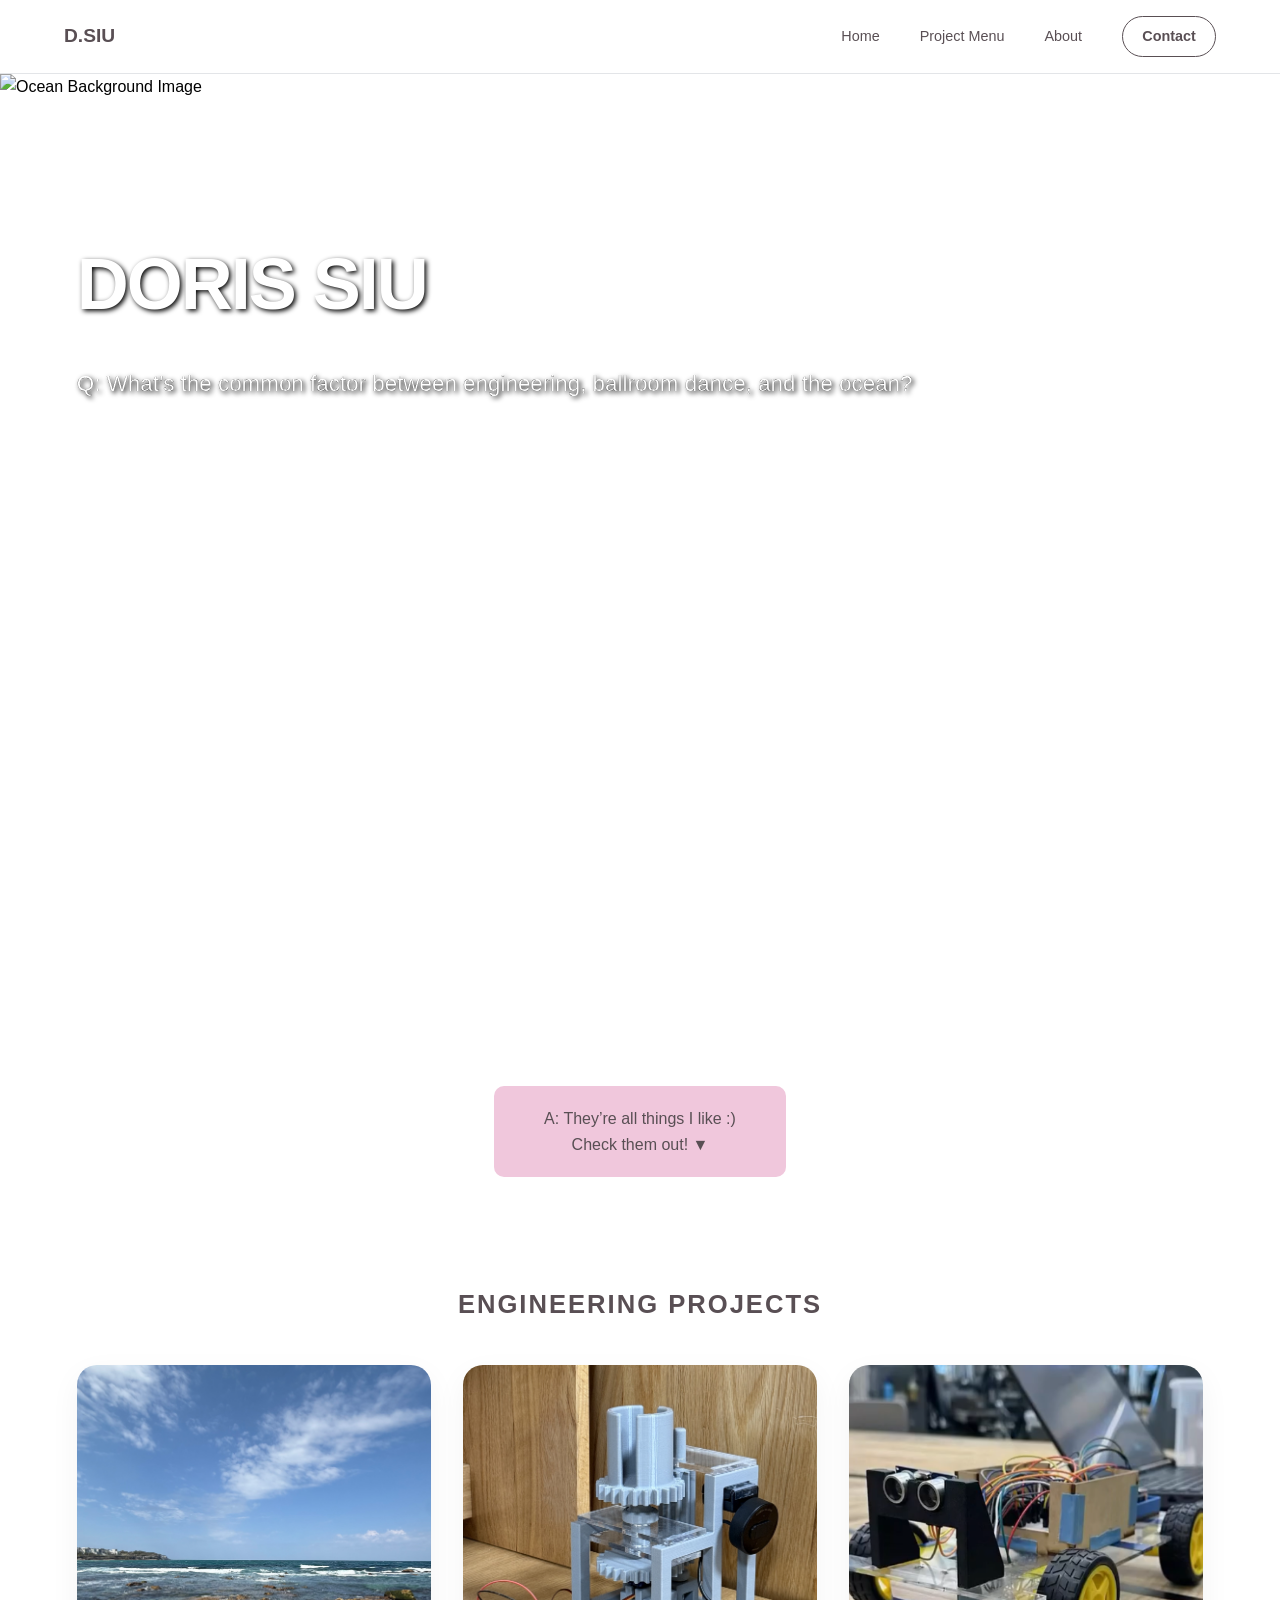
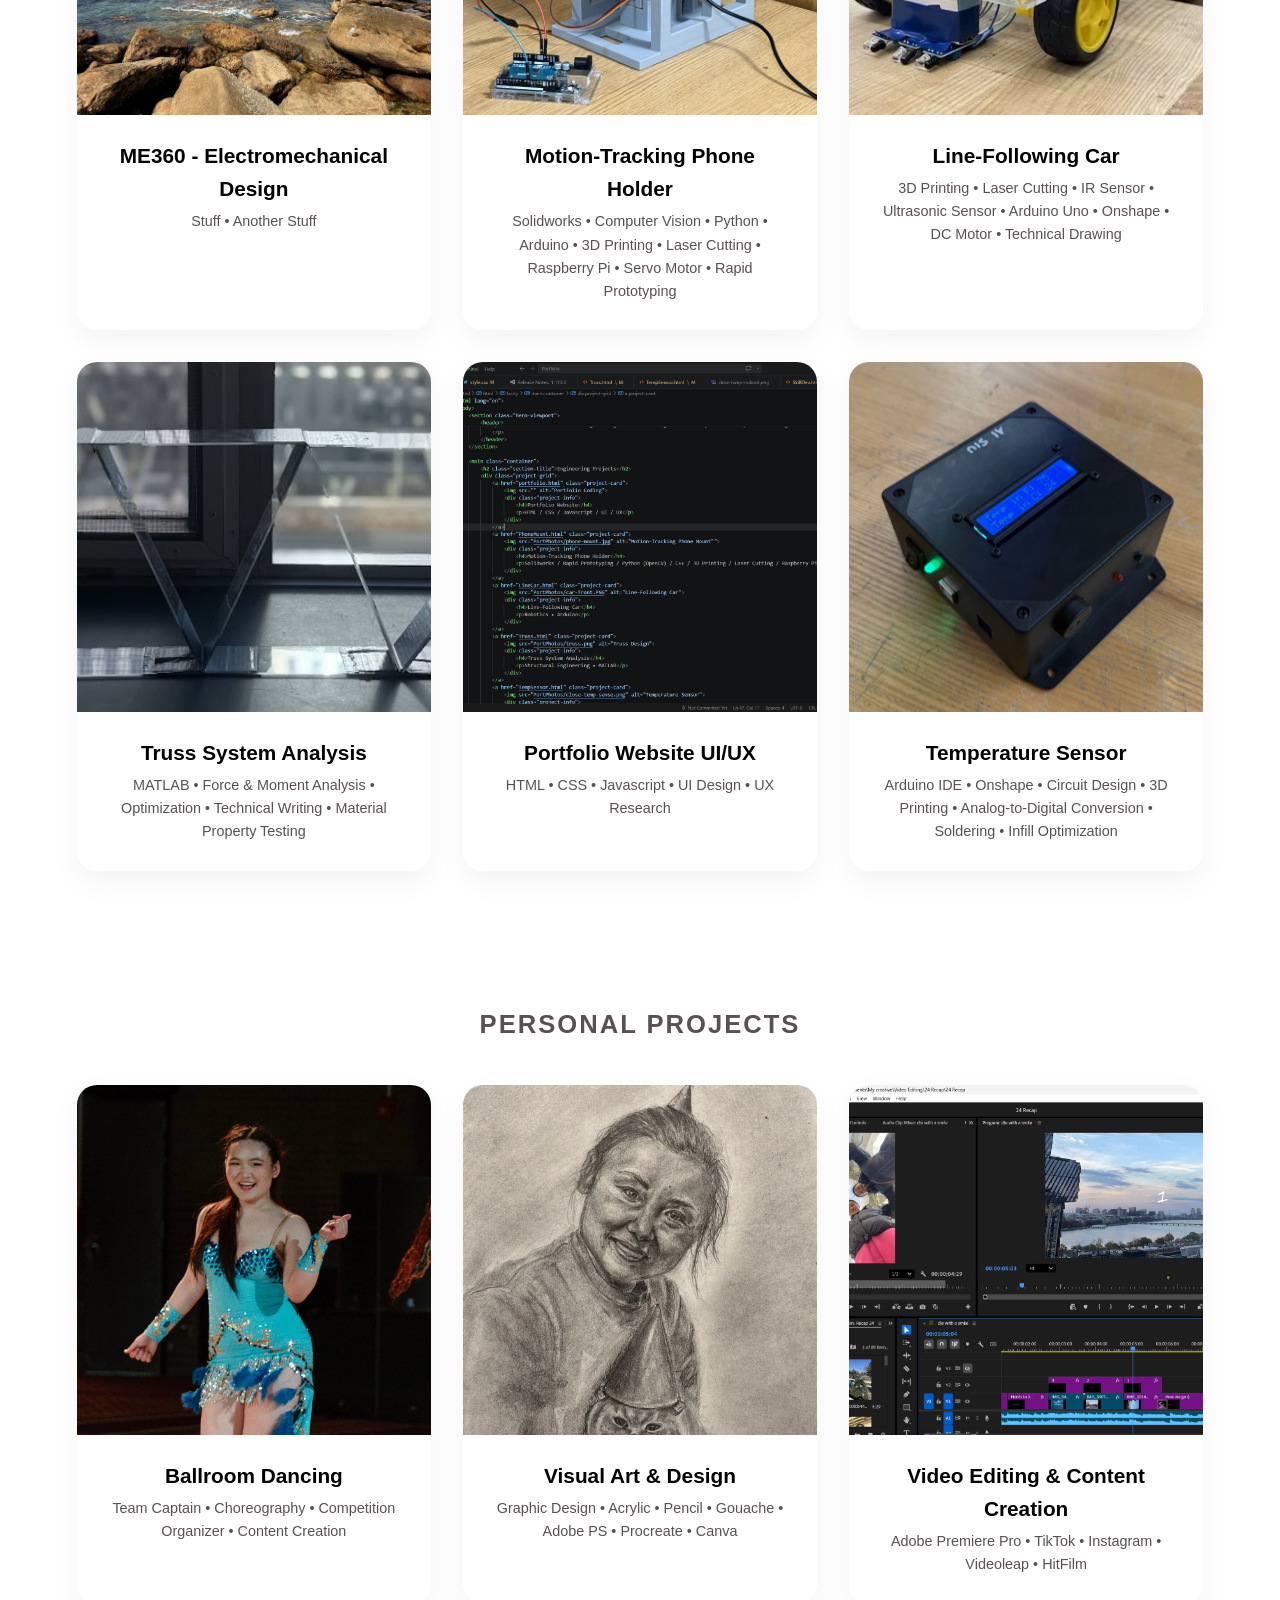
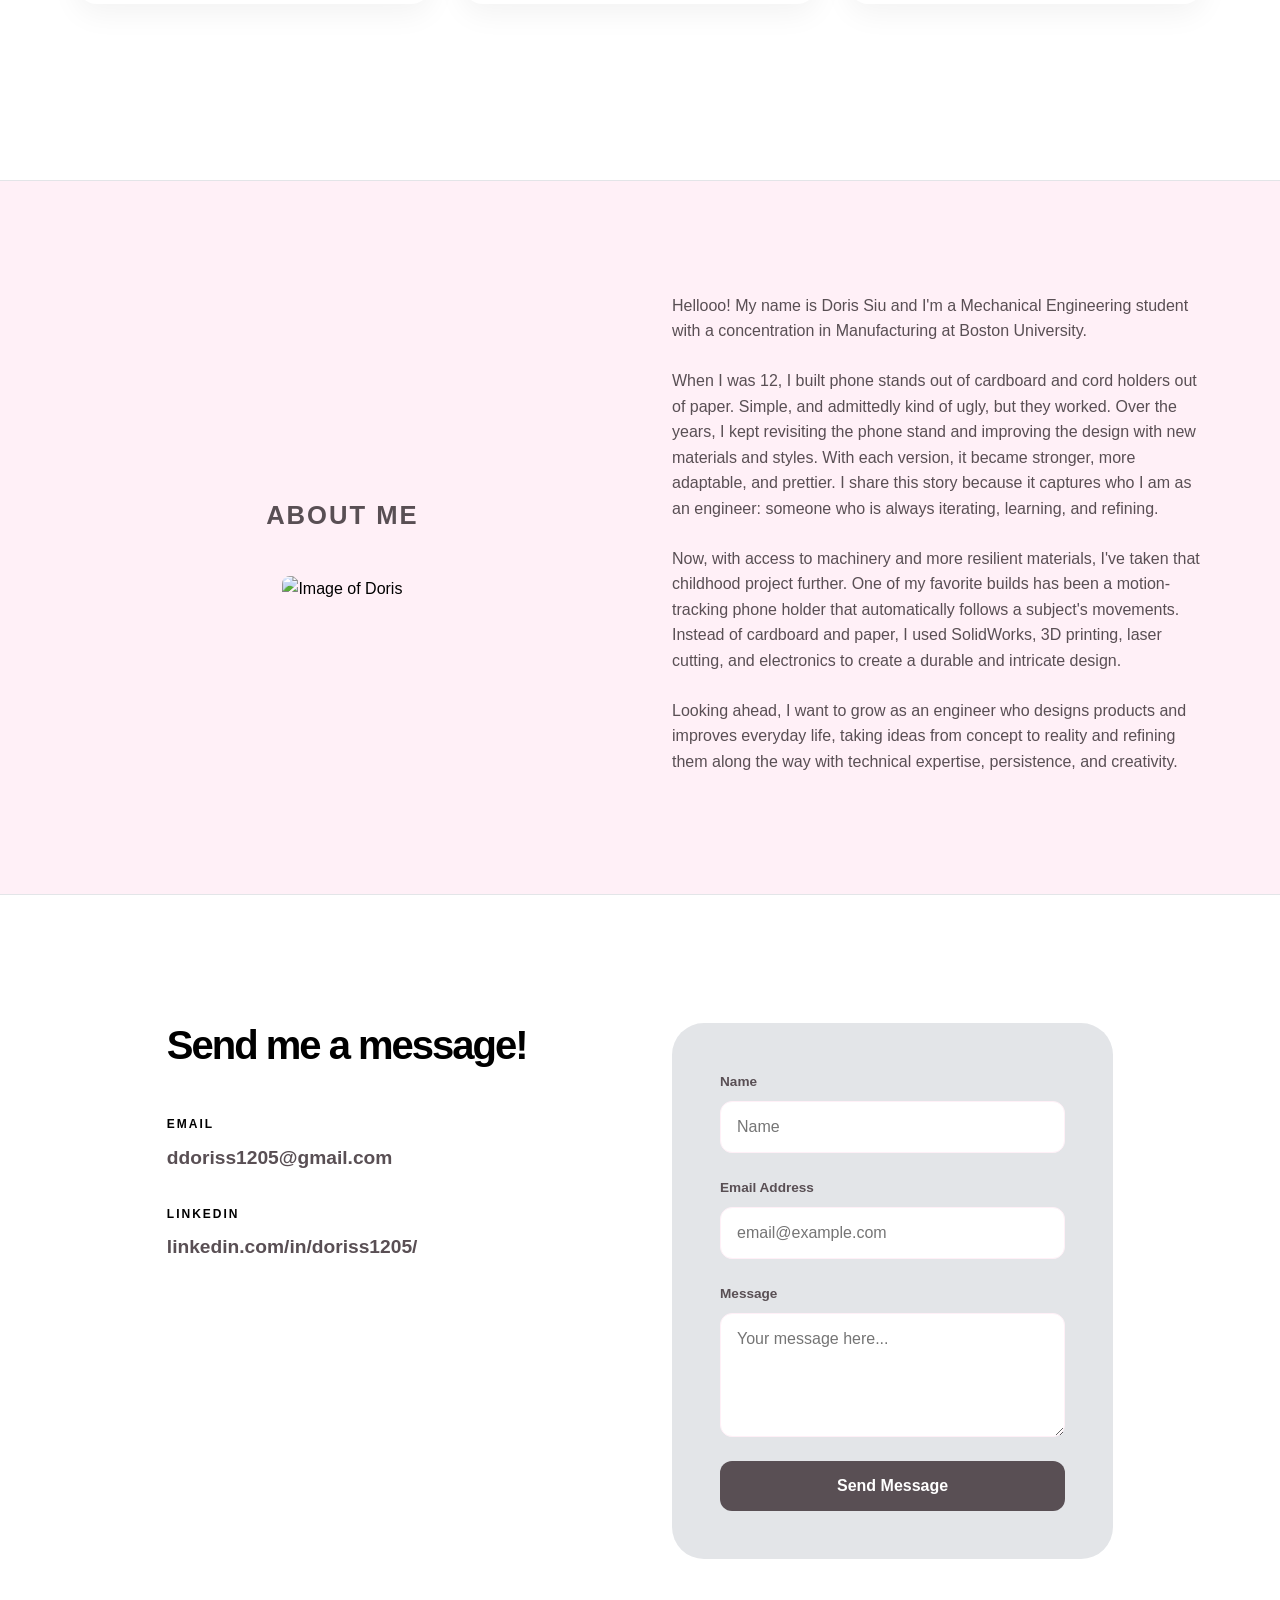
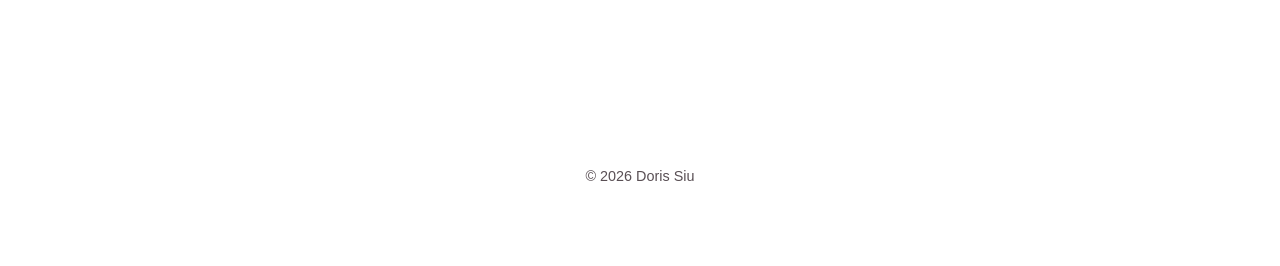
==== commit 2bfa5249: "wait i don't think the last one added the me360" ====
--- a/index.html
+++ b/index.html
@@ -43,6 +43,14 @@
     <main class="container">
         <h2 class="section-title">Engineering Projects</h2>
         <div class="project-grid">
+            
+            <a href="me360.html" class="project-card">
+                <img src="PortPhotos/ocean.jpg" alt="ME360">
+                <div class="project-info">
+                    <h4>ME360 - Electromechanical Design</h4>
+                    <p>Stuff • Another Stuff</p>
+                </div>
+            </a>
             <a href="PhoneMount.html" class="project-card">
                 <img src="PortPhotos/phone-mount.jpg" alt="Motion-Tracking Phone Mount">
                 <div class="project-info">
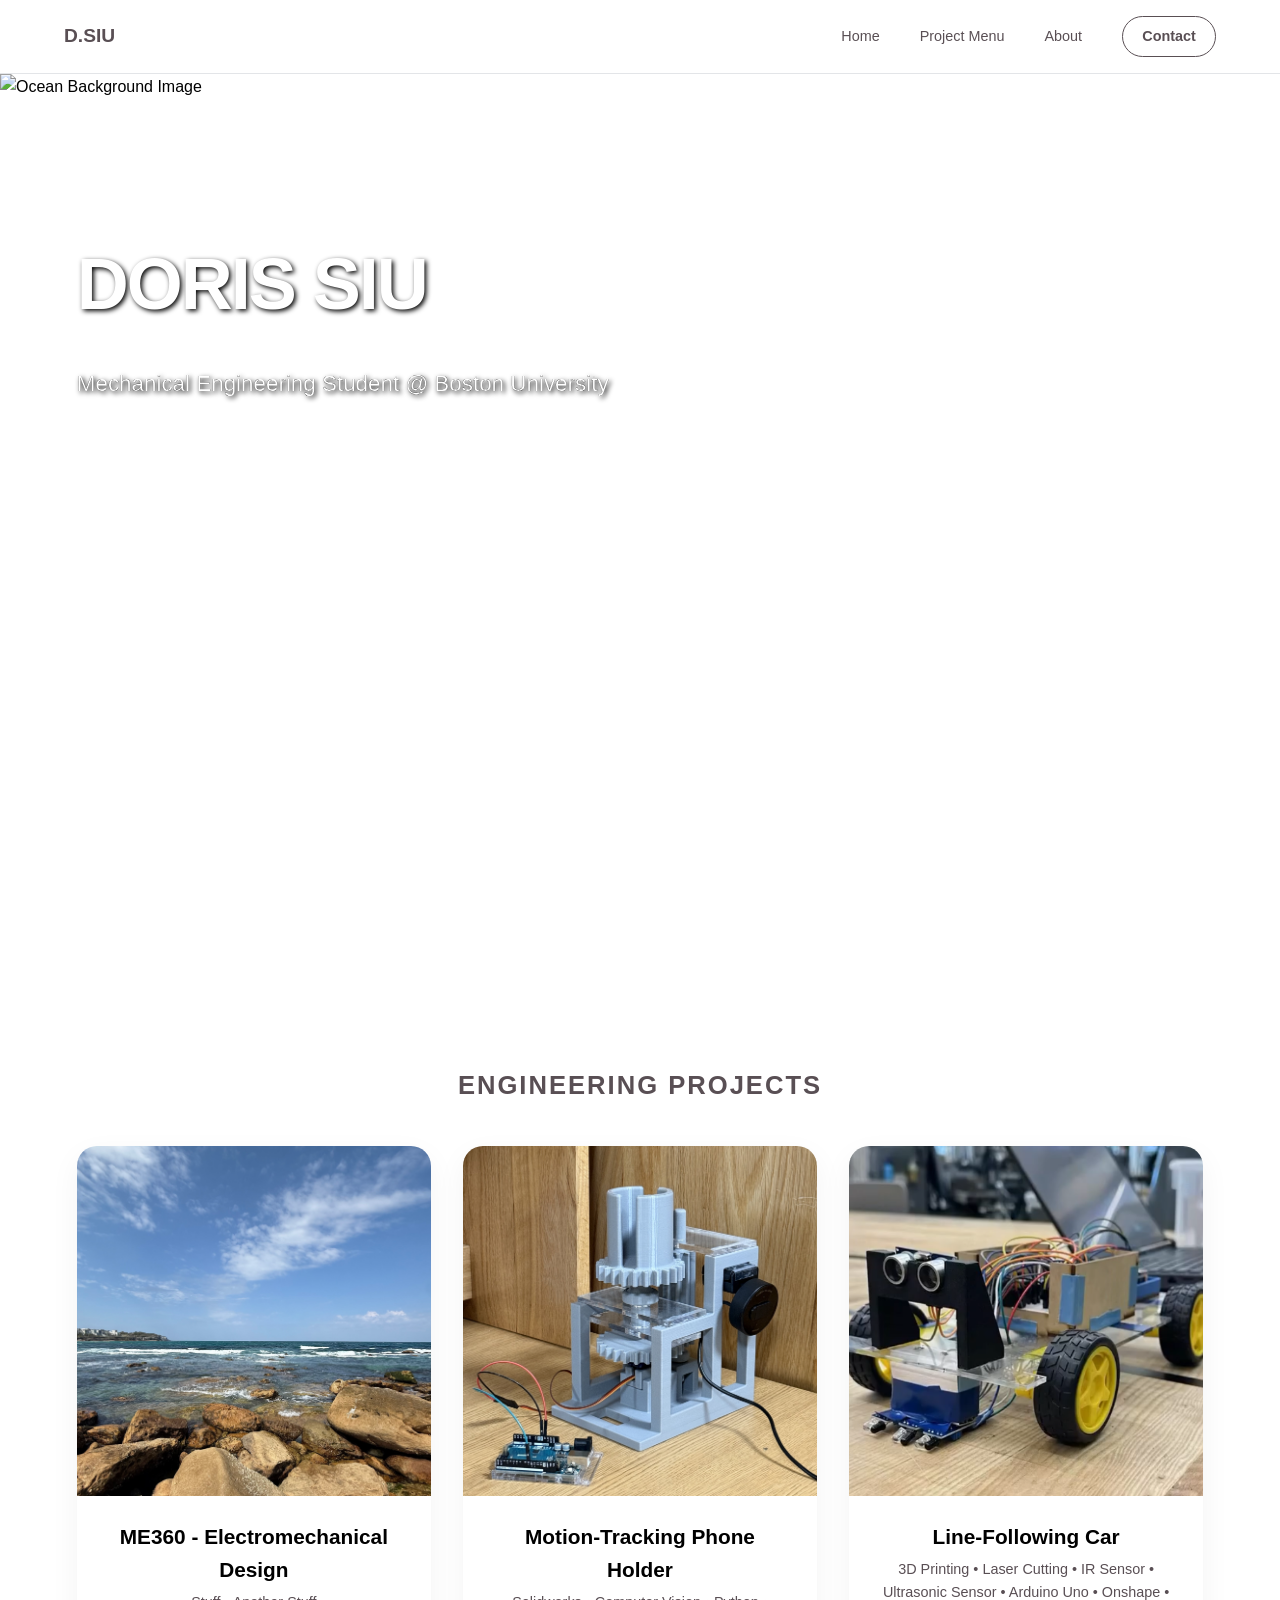
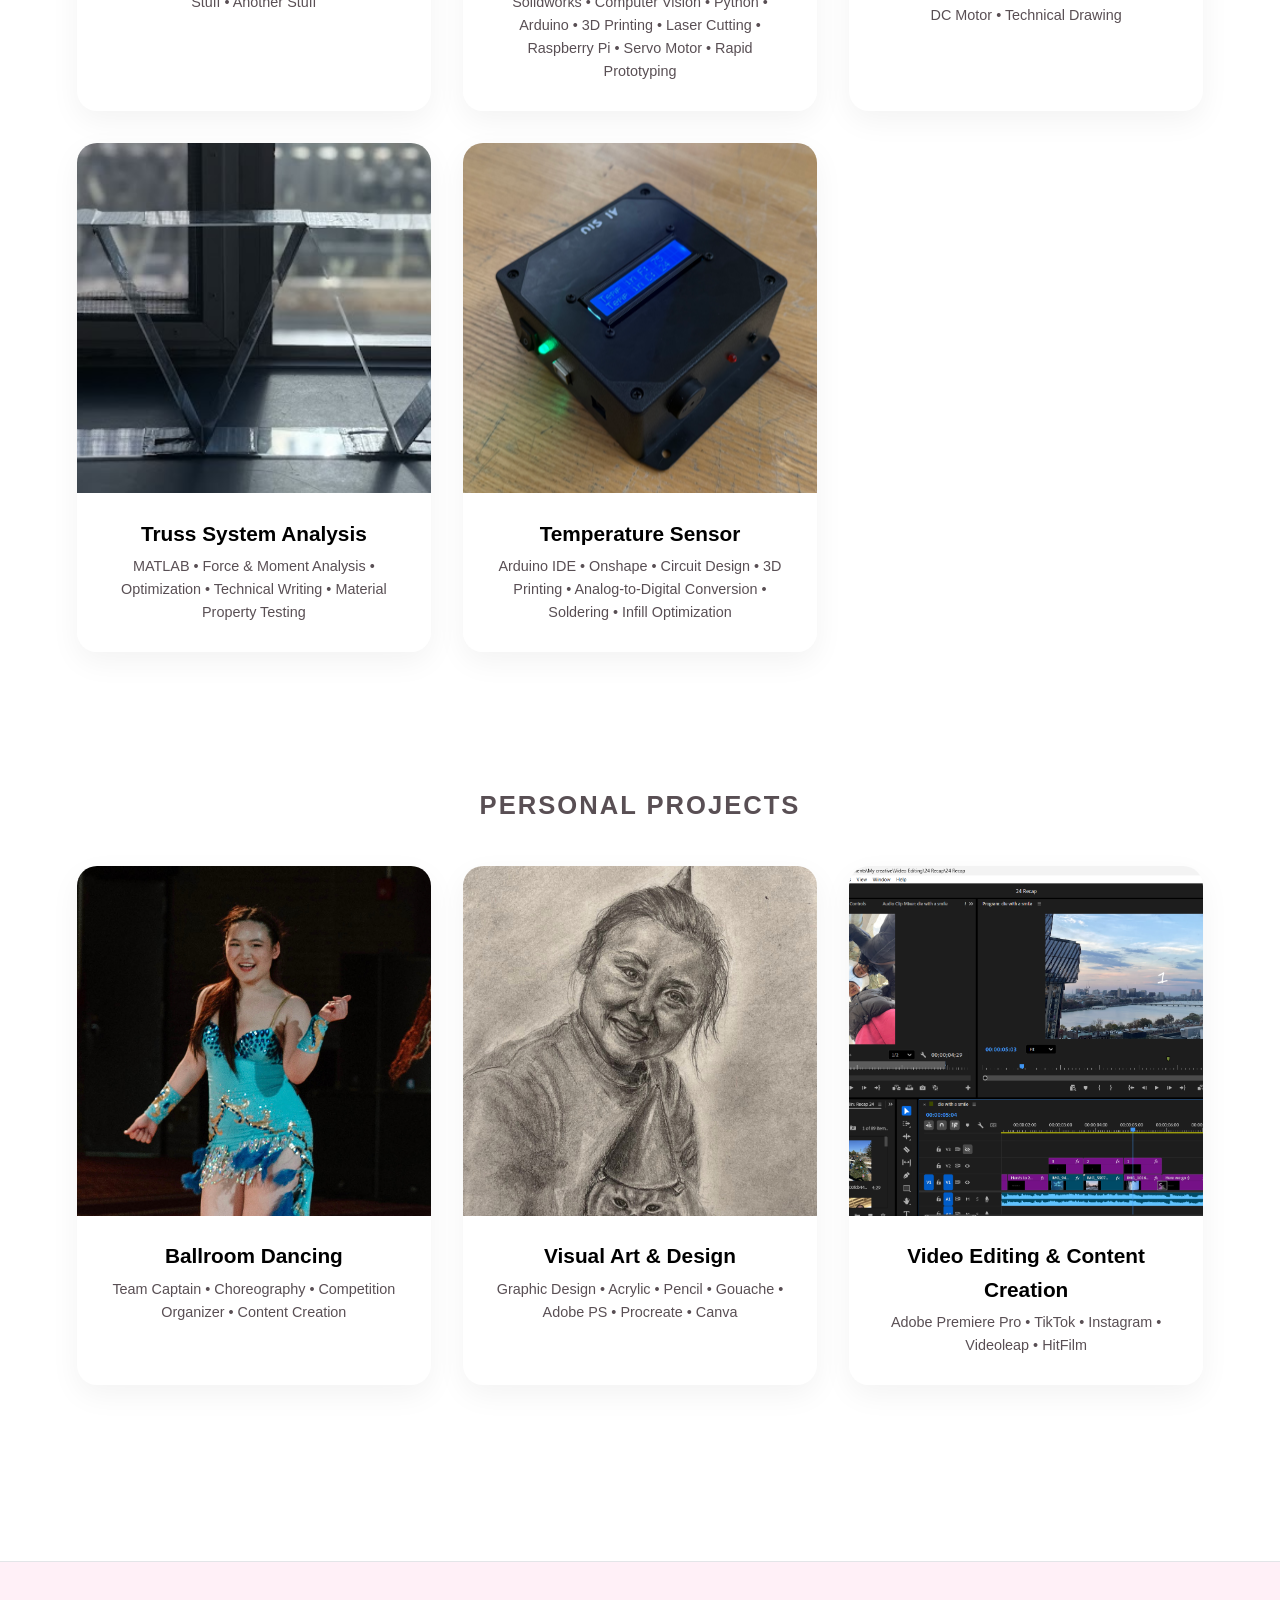
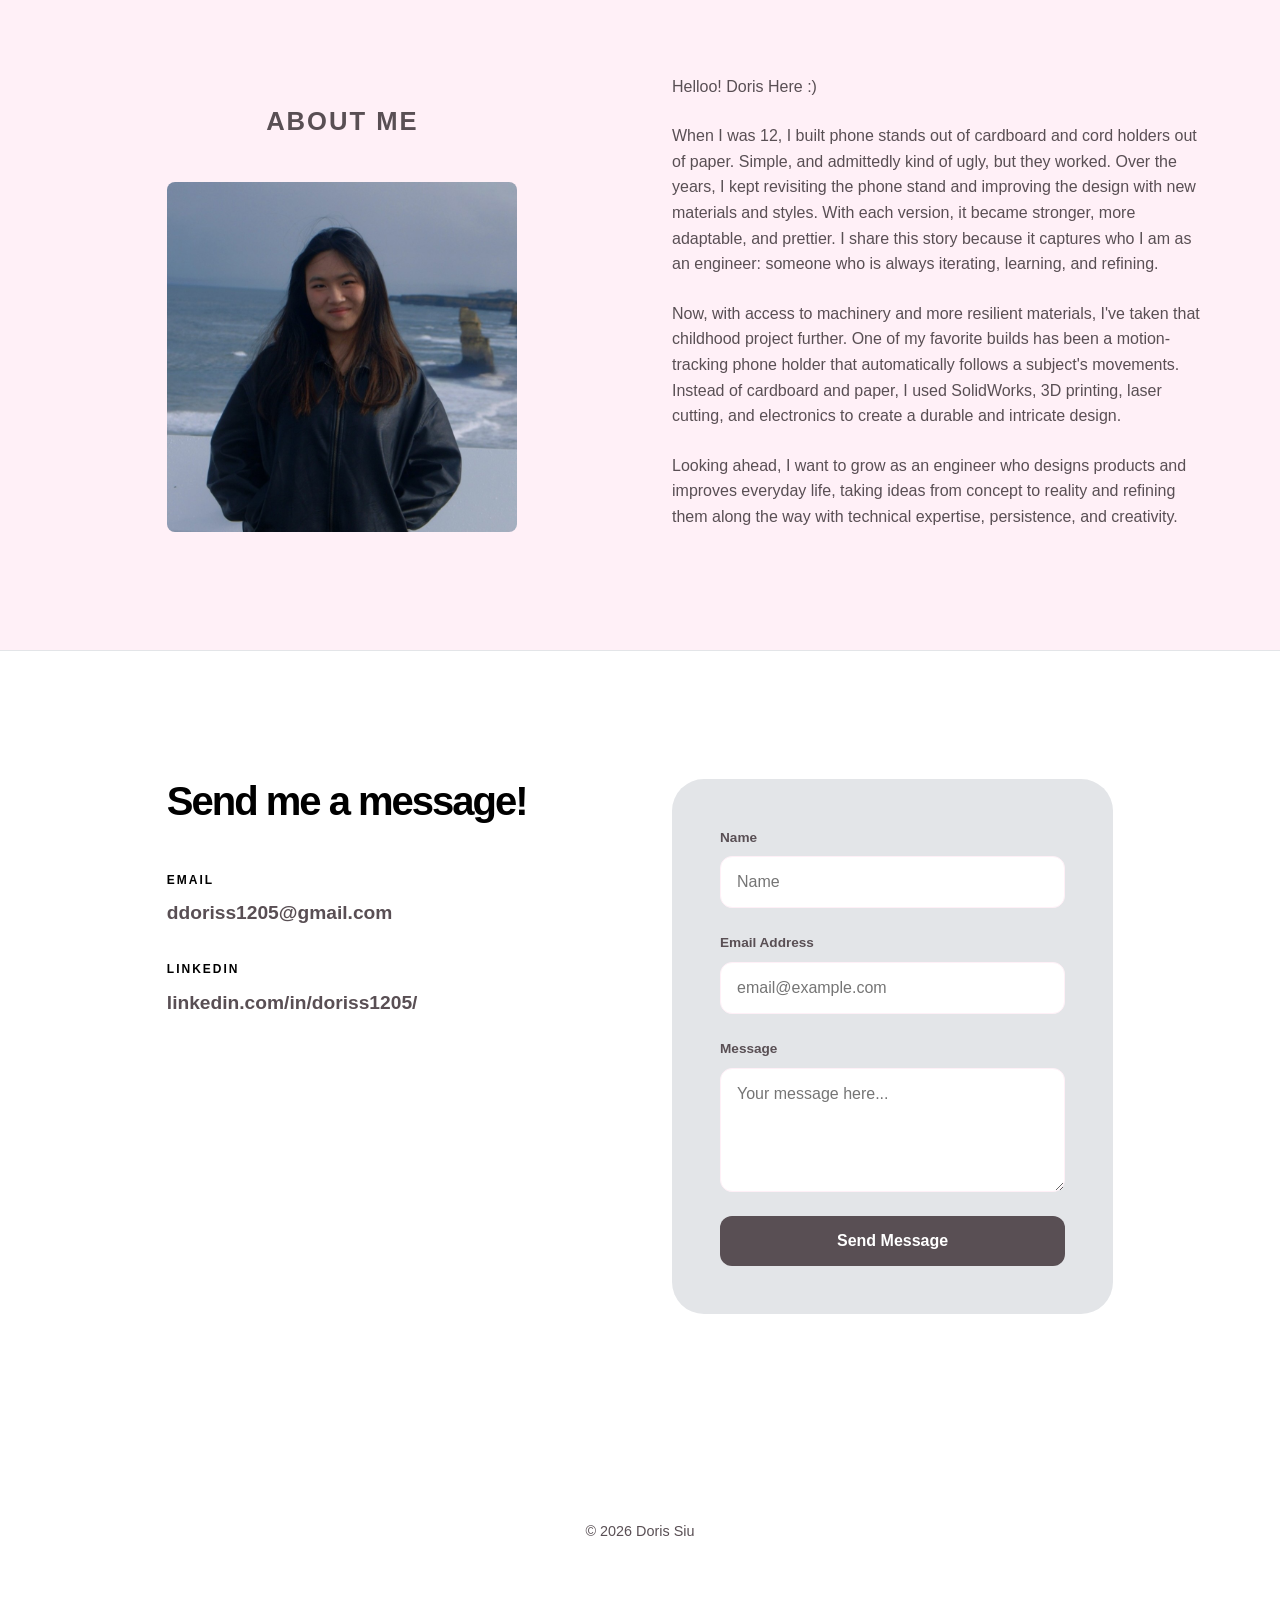
==== commit 0896bff8: "removed cringe stuff" ====
--- a/index.html
+++ b/index.html
@@ -28,15 +28,15 @@
         <img src="PortPhotos/melbourneBright2.png" class="hero-bg" alt="Ocean Background Image">
         <header>
             <h1>DORIS SIU</h1>
-            <p class="hero-sub">Q: What's the common factor between engineering, ballroom dance, and the ocean?
+            <p class="hero-sub">Mechanical Engineering Student @ Boston University
             </p>
         </header>
     </section>
 
-    <div class="answerbox">
+    <!-- <div class="answerbox">
         <p class="answer">A: They’re all things I like :) <br>
             Check them out! &#9660;</p>
-    </div>
+    </div> -->
 
     <p id="project" class="teehee">Teehee you found me</p>
 
@@ -51,6 +51,7 @@
                     <p>Stuff • Another Stuff</p>
                 </div>
             </a>
+
             <a href="PhoneMount.html" class="project-card">
                 <img src="PortPhotos/phone-mount.jpg" alt="Motion-Tracking Phone Mount">
                 <div class="project-info">
@@ -58,6 +59,7 @@
                     <p>Solidworks • Computer Vision • Python • Arduino • 3D Printing • Laser Cutting • Raspberry Pi • Servo Motor • Rapid Prototyping</p>
                 </div>
             </a>
+
             <a href="LineCar.html" class="project-card">
                 <img src="PortPhotos/car-front.PNG" alt="Line-Following Car">
                 <div class="project-info">
@@ -65,6 +67,7 @@
                     <p>3D Printing • Laser Cutting • IR Sensor • Ultrasonic Sensor • Arduino Uno • Onshape • DC Motor • Technical Drawing</p>
                 </div>
             </a>
+
             <a href="Truss.html" class="project-card">
                 <img src="PortPhotos/truss.png" alt="Truss Design">
                 <div class="project-info">
@@ -72,6 +75,8 @@
                     <p>MATLAB • Force & Moment Analysis • Optimization • Technical Writing • Material Property Testing</p>
                 </div>
             </a>
+            
+            <!--
             <a href="portfolio.html" class="project-card">
                 <img src="PortPhotos/portfolio coding.png" alt="Portfolio Coding">
                 <div class="project-info">
@@ -79,6 +84,8 @@
                     <p>HTML • CSS • Javascript • UI Design • UX Research</p>
                 </div>
             </a>
+            -->
+
             <a href="TempSensor.html" class="project-card">
                 <img src="PortPhotos/close-temp-sense.png" alt="Temperature Sensor">
                 <div class="project-info">
@@ -122,10 +129,10 @@
     <section class="about-section about-content" id="about">
         <div>
             <h2 class="section-title">About Me</h2>
-            <img src="PortPhotos/dorisoncruise.png" alt="Image of Doris">
+            <img src="PortPhotos/Doris in Melbourne.jpg" alt="Image of Doris">
         </div>
         <div class="about-content">
-            <p>Hellooo! My name is Doris Siu and I'm a Mechanical Engineering student with a concentration in Manufacturing at Boston University. </p>
+            <p>Helloo! Doris Here :) </p>
             <p>When I was 12, I built phone stands out of cardboard and cord holders out of paper. Simple, and admittedly kind of ugly, but they worked. Over the years, I kept revisiting the phone stand and improving the design with new materials and styles. With each version, it became stronger, more adaptable, and prettier. I share this story because it captures who I am as an engineer: someone who is always iterating, learning, and refining.</p>
             <p>Now, with access to machinery and more resilient materials, I've taken that childhood project further. One of my favorite builds has been a motion-tracking phone holder that automatically follows a subject's movements. Instead of cardboard and paper, I used SolidWorks, 3D printing, laser cutting, and electronics to create a durable and intricate design.</p>
             <p>Looking ahead, I want to grow as an engineer who designs products and improves everyday life, taking ideas from concept to reality and refining them along the way with technical expertise, persistence, and creativity.</p>
